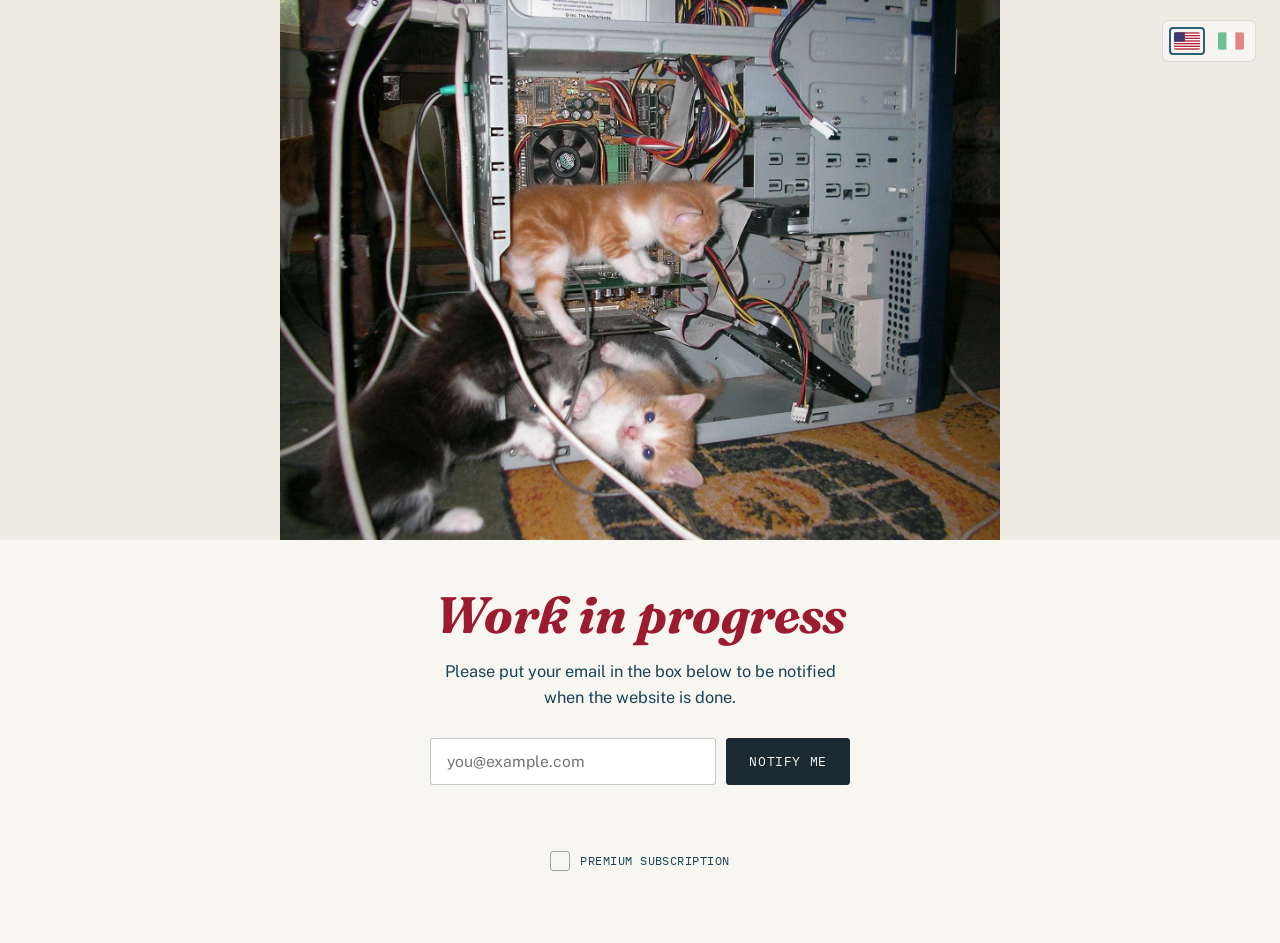
==== index.html @ 60bb9a3a "Add files via upload" ====
<!DOCTYPE html>
<html lang="en">
<head>
<meta charset="UTF-8" />
<meta name="viewport" content="width=device-width, initial-scale=1.0" />
<title>Coming Soon</title>
<meta name="description" content="This site is a work in progress. Leave your email to be notified when it's ready." />
<link rel="preconnect" href="https://fonts.googleapis.com">
<link rel="preconnect" href="https://fonts.gstatic.com" crossorigin>
<link href="https://fonts.googleapis.com/css2?family=Fraunces:ital,wght@0,600;0,700;1,600&family=Public+Sans:wght@400;500;600&family=IBM+Plex+Mono:wght@400;500&display=swap" rel="stylesheet">
<link rel="stylesheet" href="assets/css/style.css" />
<link rel="stylesheet" href="assets/css/landing.css" />
</head>
<body class="landing-body">

<div class="lang-toggle" role="group" aria-label="Language">
  <button type="button" class="lang-btn active" data-lang="en" aria-pressed="true" aria-label="English">
    <svg viewBox="0 0 24 16" width="26" height="18"><g>
      <rect width="24" height="16" fill="#B22234"/>
      <g fill="#fff"><rect y="1.23" width="24" height="1.23"/><rect y="3.69" width="24" height="1.23"/><rect y="6.15" width="24" height="1.23"/><rect y="8.62" width="24" height="1.23"/><rect y="11.08" width="24" height="1.23"/><rect y="13.54" width="24" height="1.23"/></g>
      <rect width="10" height="8.62" fill="#3C3B6E"/>
    </g></svg>
  </button>
  <button type="button" class="lang-btn" data-lang="it" aria-pressed="false" aria-label="Italiano">
    <svg viewBox="0 0 24 16" width="26" height="18">
      <rect width="8" height="16" fill="#009246"/>
      <rect x="8" width="8" height="16" fill="#fff"/>
      <rect x="16" width="8" height="16" fill="#CE2B37"/>
    </svg>
  </button>
</div>

<main class="coming-soon">
  <div class="coming-soon-image-wrap">
    <img src="assets/img/wip-hero.webp" alt="Kittens exploring the inside of an open desktop computer" class="coming-soon-image" />
  </div>

  <div class="coming-soon-content wrap">
    <h1 class="ruby-text" data-i18n="wip">Work in progress</h1>
    <p class="coming-soon-prompt" data-i18n="prompt">Please put your email in the box below to be notified when the website is done.</p>

    <form id="notify-form" class="notify-form" novalidate>
      <input
        type="email"
        id="notify-email"
        name="email"
        class="notify-input"
        data-i18n-placeholder="emailPlaceholder"
        placeholder="you@example.com"
        required
        autocomplete="email"
      />
      <button type="submit" class="btn btn-primary notify-submit" data-i18n="submit">Notify me</button>
    </form>
    <p id="notify-status" class="notify-status" role="status" aria-live="polite"></p>

    <label class="premium-box">
      <input type="checkbox" id="premium-checkbox" class="premium-checkbox" />
      <span class="premium-checkmark" aria-hidden="true"></span>
      <span class="premium-label" data-i18n="premium">Premium subscription</span>
    </label>
  </div>
</main>

<script src="assets/js/site-config.js"></script>
<script src="assets/js/landing.js"></script>
</body>
</html>
---- assets/css/style.css ----
/* ============================================================
   PUGLIA TRIP — design tokens
   Palette drawn from the region itself: whitewashed trulli,
   the Adriatic, olive groves, sun-baked limestone, and the
   ochre/rust glaze of Grottaglie pottery.
   ============================================================ */

:root {
  /* color */
  --ink: #1c2b33;
  --sea-deep: #1b4356;
  --sea: #2c5f74;
  --sea-light: #6f9aad;
  --whitewash: #f7f6f1;
  --whitewash-dim: #efece3;
  --limestone: #ddd2bc;
  --olive: #6e7f4b;
  --olive-dark: #4d5a35;
  --ochre: #c6862e;
  --rust: #a4502b;

  /* type */
  --font-display: "Fraunces", "Iowan Old Style", serif;
  --font-body: "Public Sans", -apple-system, BlinkMacSystemFont, sans-serif;
  --font-mono: "IBM Plex Mono", ui-monospace, monospace;

  /* layout */
  --max-width: 1120px;
  --radius: 3px;
  --border: 1px solid rgba(28, 43, 51, 0.14);
}

* {
  box-sizing: border-box;
}

html {
  scroll-behavior: smooth;
}

body {
  margin: 0;
  background: var(--whitewash);
  color: var(--ink);
  font-family: var(--font-body);
  font-size: 17px;
  line-height: 1.6;
  -webkit-font-smoothing: antialiased;
}

img {
  max-width: 100%;
  display: block;
}

a {
  color: inherit;
}

.wrap {
  max-width: var(--max-width);
  margin: 0 auto;
  padding: 0 28px;
}

/* ---------- stone-wall divider (signature texture) ----------
   A rough approximation of pietra a secco dry-stone coursing,
   used as a section break instead of a plain <hr>. */
.stone-wall {
  height: 14px;
  width: 100%;
  background-image:
    repeating-linear-gradient(90deg,
      rgba(28,43,51,0.10) 0px, rgba(28,43,51,0.10) 1px,
      transparent 1px, transparent 64px),
    repeating-linear-gradient(90deg,
      rgba(28,43,51,0.07) 0px, rgba(28,43,51,0.07) 1px,
      transparent 1px, transparent 41px);
  background-color: var(--limestone);
  opacity: 0.55;
}

/* ---------- header / nav ---------- */
.site-header {
  position: sticky;
  top: 0;
  z-index: 50;
  background: var(--whitewash);
  border-bottom: var(--border);
}

.site-header .wrap {
  display: flex;
  align-items: center;
  justify-content: space-between;
  height: 76px;
}

.brand {
  font-family: var(--font-display);
  font-weight: 600;
  font-size: 1.35rem;
  text-decoration: none;
  color: var(--ink);
  letter-spacing: 0.01em;
  display: flex;
  align-items: center;
  gap: 10px;
}

.brand-mark {
  width: 22px;
  height: 22px;
  flex-shrink: 0;
}

nav.primary-nav {
  display: flex;
  align-items: center;
  gap: 6px;
}

.nav-link {
  font-family: var(--font-mono);
  font-size: 0.78rem;
  letter-spacing: 0.06em;
  text-transform: uppercase;
  text-decoration: none;
  color: var(--ink);
  padding: 10px 14px;
  border-radius: var(--radius);
  transition: background 0.15s ease;
}

.nav-link:hover,
.nav-link.active {
  background: var(--whitewash-dim);
}

/* dropdown */
.nav-dropdown {
  position: relative;
}

.nav-dropdown-toggle {
  font-family: var(--font-mono);
  font-size: 0.78rem;
  letter-spacing: 0.06em;
  text-transform: uppercase;
  background: none;
  border: none;
  color: var(--ink);
  padding: 10px 14px;
  border-radius: var(--radius);
  cursor: pointer;
  display: flex;
  align-items: center;
  gap: 6px;
  font-weight: 500;
}

.nav-dropdown-toggle:hover,
.nav-dropdown.open .nav-dropdown-toggle {
  background: var(--whitewash-dim);
}

.nav-dropdown-toggle svg {
  width: 10px;
  height: 10px;
  transition: transform 0.15s ease;
}

.nav-dropdown.open .nav-dropdown-toggle svg {
  transform: rotate(180deg);
}

.nav-dropdown-menu {
  position: absolute;
  top: calc(100% + 8px);
  right: 0;
  min-width: 220px;
  background: var(--whitewash);
  border: var(--border);
  border-radius: var(--radius);
  box-shadow: 0 12px 28px rgba(28, 43, 51, 0.14);
  padding: 6px;
  display: none;
  flex-direction: column;
}

.nav-dropdown.open .nav-dropdown-menu {
  display: flex;
}

.nav-dropdown-menu a {
  text-decoration: none;
  color: var(--ink);
  padding: 10px 12px;
  border-radius: var(--radius);
  font-size: 0.92rem;
  display: flex;
  flex-direction: column;
  gap: 2px;
}

.nav-dropdown-menu a:hover {
  background: var(--whitewash-dim);
}

.nav-dropdown-menu .item-desc {
  font-family: var(--font-mono);
  font-size: 0.72rem;
  color: var(--sea);
  letter-spacing: 0.01em;
}

/* ---------- hero ---------- */
.hero {
  padding: 88px 0 64px;
  position: relative;
  overflow: hidden;
}

.hero-eyebrow {
  font-family: var(--font-mono);
  font-size: 0.78rem;
  letter-spacing: 0.12em;
  text-transform: uppercase;
  color: var(--sea);
  margin: 0 0 18px;
}

.hero h1 {
  font-family: var(--font-display);
  font-weight: 600;
  font-size: clamp(2.6rem, 6vw, 4.6rem);
  line-height: 1.02;
  margin: 0 0 24px;
  max-width: 14ch;
  color: var(--ink);
}

.hero h1 em {
  font-style: italic;
  color: var(--rust);
}

.hero p.lede {
  font-size: 1.15rem;
  max-width: 52ch;
  color: var(--sea-deep);
  margin: 0 0 34px;
}

.hero-actions {
  display: flex;
  gap: 14px;
  flex-wrap: wrap;
}

/* trulli skyline, drawn signature graphic */
.trulli-skyline {
  width: 100%;
  height: auto;
  margin-top: 56px;
}

/* ---------- image hero (work in progress) ---------- */
.hero-image {
  position: relative;
  padding: 0;
  min-height: 78vh;
  display: flex;
  align-items: flex-end;
  overflow: hidden;
}

.hero-image-bg {
  position: absolute;
  inset: 0;
  width: 100%;
  height: 100%;
  object-fit: cover;
  object-position: center 40%;
}

.hero-image-overlay {
  position: absolute;
  inset: 0;
  background: linear-gradient(180deg,
    rgba(28, 43, 51, 0.15) 0%,
    rgba(28, 43, 51, 0.35) 55%,
    rgba(28, 43, 51, 0.82) 100%);
}

.hero-image-content {
  position: relative;
  padding: 48px 28px 64px;
  color: var(--whitewash);
}

.hero-eyebrow-light {
  color: var(--limestone);
}

.hero-image-title {
  font-family: var(--font-display);
  font-weight: 600;
  font-style: italic;
  font-size: clamp(2.8rem, 7vw, 5.2rem);
  line-height: 1;
  margin: 0 0 20px;
  color: #fff;
  text-shadow: 0 2px 24px rgba(0,0,0,0.35);
}

.lede-light {
  color: var(--limestone);
  max-width: 52ch;
}

.btn-ghost-light {
  border-color: var(--whitewash);
  color: var(--whitewash);
}

.btn-ghost-light:hover {
  background: rgba(247, 246, 241, 0.14);
}

@media (max-width: 720px) {
  .hero-image {
    min-height: 64vh;
  }
}

/* ---------- buttons ---------- */
.btn {
  display: inline-flex;
  align-items: center;
  gap: 8px;
  font-family: var(--font-mono);
  font-size: 0.8rem;
  letter-spacing: 0.05em;
  text-transform: uppercase;
  text-decoration: none;
  padding: 13px 22px;
  border-radius: var(--radius);
  border: 1px solid var(--ink);
  transition: all 0.15s ease;
  cursor: pointer;
}

.btn-primary {
  background: var(--ink);
  color: var(--whitewash);
}

.btn-primary:hover {
  background: var(--sea-deep);
  border-color: var(--sea-deep);
}

.btn-ghost {
  background: transparent;
  color: var(--ink);
}

.btn-ghost:hover {
  background: var(--whitewash-dim);
}

/* ---------- sections / cards ---------- */
section {
  padding: 64px 0;
}

.section-head {
  margin-bottom: 40px;
  max-width: 60ch;
}

.section-eyebrow {
  font-family: var(--font-mono);
  font-size: 0.75rem;
  letter-spacing: 0.1em;
  text-transform: uppercase;
  color: var(--ochre);
  margin: 0 0 10px;
}

.section-head h2 {
  font-family: var(--font-display);
  font-size: clamp(1.7rem, 3vw, 2.4rem);
  margin: 0 0 12px;
  color: var(--ink);
}

.section-head p {
  color: var(--sea-deep);
  margin: 0;
}

.card-grid {
  display: grid;
  grid-template-columns: repeat(auto-fit, minmax(260px, 1fr));
  gap: 20px;
}

.card {
  background: #fff;
  border: var(--border);
  border-radius: var(--radius);
  padding: 26px;
}

.card h3 {
  font-family: var(--font-display);
  font-size: 1.25rem;
  margin: 0 0 10px;
}

.card p {
  margin: 0;
  color: var(--sea-deep);
  font-size: 0.96rem;
}

.card .tag {
  font-family: var(--font-mono);
  font-size: 0.7rem;
  letter-spacing: 0.06em;
  text-transform: uppercase;
  color: var(--olive-dark);
  background: rgba(110, 127, 75, 0.12);
  display: inline-block;
  padding: 4px 9px;
  border-radius: 2px;
  margin-bottom: 12px;
}

/* ---------- prose pages (about / itinerary text) ---------- */
.prose {
  max-width: 68ch;
}

.prose h2 {
  font-family: var(--font-display);
  font-size: 1.7rem;
  margin: 44px 0 14px;
}

.prose h2:first-child {
  margin-top: 0;
}

.prose p {
  color: var(--sea-deep);
  margin: 0 0 18px;
}

.prose ul {
  color: var(--sea-deep);
  padding-left: 1.2em;
}

/* itinerary list, numbering is meaningful (real day sequence) */
.itinerary-day {
  display: grid;
  grid-template-columns: 64px 1fr;
  gap: 18px;
  padding: 26px 0;
  border-top: var(--border);
}

.itinerary-day:first-of-type {
  border-top: none;
}

.itinerary-day .day-num {
  font-family: var(--font-mono);
  font-size: 0.85rem;
  color: var(--rust);
  padding-top: 4px;
}

.itinerary-day h3 {
  font-family: var(--font-display);
  font-size: 1.3rem;
  margin: 0 0 8px;
}

.itinerary-day p {
  color: var(--sea-deep);
  margin: 0;
}

/* ---------- map page ---------- */
.map-page-header {
  padding: 56px 0 32px;
}

.map-shell {
  width: 100%;
  height: 620px;
  border: var(--border);
  border-radius: var(--radius);
  overflow: hidden;
  background: var(--limestone);
}

#map {
  width: 100%;
  height: 100%;
}

.map-legend {
  display: flex;
  gap: 22px;
  flex-wrap: wrap;
  margin: 22px 0 0;
  font-family: var(--font-mono);
  font-size: 0.76rem;
  letter-spacing: 0.02em;
  color: var(--sea-deep);
}

.map-legend span {
  display: inline-flex;
  align-items: center;
  gap: 7px;
}

.legend-dot {
  width: 10px;
  height: 10px;
  border-radius: 50%;
  display: inline-block;
}

.map-note {
  margin-top: 16px;
  padding: 16px 18px;
  background: rgba(198, 134, 46, 0.1);
  border: 1px solid rgba(198, 134, 46, 0.35);
  border-radius: var(--radius);
  font-size: 0.9rem;
  color: var(--ink);
}

.map-note code {
  font-family: var(--font-mono);
  background: rgba(28, 43, 51, 0.08);
  padding: 1px 5px;
  border-radius: 2px;
}

/* ---------- footer ---------- */
footer.site-footer {
  border-top: var(--border);
  padding: 40px 0;
  margin-top: 40px;
}

footer.site-footer .wrap {
  display: flex;
  justify-content: space-between;
  align-items: center;
  flex-wrap: wrap;
  gap: 12px;
  font-family: var(--font-mono);
  font-size: 0.76rem;
  color: var(--sea);
}

/* ---------- responsive ---------- */
@media (max-width: 720px) {
  .site-header .wrap {
    height: 64px;
  }

  nav.primary-nav {
    gap: 0;
  }

  .nav-link,
  .nav-dropdown-toggle {
    padding: 8px 9px;
    font-size: 0.7rem;
  }

  .hero {
    padding: 56px 0 40px;
  }

  .map-shell {
    height: 440px;
  }

  .itinerary-day {
    grid-template-columns: 1fr;
    gap: 6px;
  }
}

/* accessibility */
a:focus-visible,
button:focus-visible {
  outline: 2px solid var(--sea);
  outline-offset: 2px;
}

@media (prefers-reduced-motion: reduce) {
  html {
    scroll-behavior: auto;
  }
  * {
    transition: none !important;
  }
}
---- assets/css/landing.css ----
/* ============================================================
   LANDING PAGE — coming soon splash
   ============================================================ */

:root {
  --ruby: #9b1b30;
  --ruby-dark: #7a1526;
}

.landing-body {
  min-height: 100vh;
  display: flex;
  flex-direction: column;
}

/* ---------- language toggle ---------- */
.lang-toggle {
  position: fixed;
  top: 20px;
  right: 24px;
  z-index: 100;
  display: flex;
  gap: 8px;
  background: rgba(247, 246, 241, 0.85);
  backdrop-filter: blur(6px);
  padding: 6px;
  border-radius: 6px;
  border: 1px solid rgba(28, 43, 51, 0.12);
}

.lang-btn {
  background: none;
  border: 2px solid transparent;
  border-radius: 4px;
  padding: 3px;
  cursor: pointer;
  line-height: 0;
  opacity: 0.55;
  transition: opacity 0.15s ease, border-color 0.15s ease;
}

.lang-btn svg {
  display: block;
  border-radius: 2px;
}

.lang-btn:hover {
  opacity: 0.85;
}

.lang-btn.active {
  opacity: 1;
  border-color: var(--sea);
}

/* ---------- image, letterboxed so it reads as "zoomed out" ---------- */
.coming-soon-image-wrap {
  width: 100%;
  height: 60vh;
  min-height: 340px;
  background: var(--whitewash-dim);
  display: flex;
  align-items: center;
  justify-content: center;
  overflow: hidden;
}

.coming-soon-image {
  width: 100%;
  height: 100%;
  object-fit: contain;
  object-position: center;
}

/* ---------- content below the image ---------- */
.coming-soon-content {
  flex: 1;
  display: flex;
  flex-direction: column;
  align-items: center;
  text-align: center;
  padding: 48px 28px 72px;
  max-width: 560px;
  margin: 0 auto;
}

.ruby-text {
  font-family: var(--font-display);
  font-weight: 700;
  font-style: italic;
  font-size: clamp(2.2rem, 5vw, 3.2rem);
  color: var(--ruby);
  margin: 0 0 16px;
  line-height: 1.05;
}

.coming-soon-prompt {
  font-size: 1.02rem;
  color: var(--sea-deep);
  margin: 0 0 28px;
  max-width: 42ch;
}

/* ---------- notify form ---------- */
.notify-form {
  display: flex;
  gap: 10px;
  width: 100%;
  max-width: 420px;
  flex-wrap: wrap;
  justify-content: center;
}

.notify-input {
  flex: 1;
  min-width: 220px;
  font-family: var(--font-body);
  font-size: 0.98rem;
  padding: 13px 16px;
  border: 1px solid rgba(28, 43, 51, 0.25);
  border-radius: var(--radius);
  background: #fff;
  color: var(--ink);
}

.notify-input:focus-visible {
  outline: 2px solid var(--sea);
  outline-offset: 1px;
}

.notify-submit {
  border-radius: var(--radius);
  white-space: nowrap;
}

.notify-status {
  margin: 14px 0 0;
  font-family: var(--font-mono);
  font-size: 0.82rem;
  min-height: 1.2em;
  color: var(--olive-dark);
}

.notify-status.error {
  color: var(--ruby);
}

/* ---------- premium checkbox (visual only, does nothing) ---------- */
.premium-box {
  display: inline-flex;
  align-items: center;
  gap: 10px;
  margin-top: 36px;
  cursor: pointer;
  user-select: none;
}

.premium-checkbox {
  position: absolute;
  opacity: 0;
  width: 20px;
  height: 20px;
  cursor: pointer;
}

.premium-checkmark {
  width: 20px;
  height: 20px;
  border: 1.5px solid rgba(28, 43, 51, 0.4);
  border-radius: 3px;
  display: inline-flex;
  align-items: center;
  justify-content: center;
  flex-shrink: 0;
  transition: background 0.15s ease, border-color 0.15s ease;
}

.premium-checkmark::after {
  content: "";
  width: 6px;
  height: 10px;
  border-right: 2px solid #fff;
  border-bottom: 2px solid #fff;
  transform: rotate(45deg) translate(-1px, -1px);
  opacity: 0;
  transition: opacity 0.1s ease;
}

.premium-checkbox:checked + .premium-checkmark {
  background: var(--sea);
  border-color: var(--sea);
}

.premium-checkbox:checked + .premium-checkmark::after {
  opacity: 1;
}

.premium-checkbox:focus-visible + .premium-checkmark {
  outline: 2px solid var(--sea);
  outline-offset: 2px;
}

.premium-label {
  font-family: var(--font-mono);
  font-size: 0.76rem;
  letter-spacing: 0.04em;
  text-transform: uppercase;
  color: var(--sea-deep);
}

@media (max-width: 520px) {
  .lang-toggle {
    top: 12px;
    right: 12px;
  }

  .coming-soon-image-wrap {
    height: 46vh;
    min-height: 260px;
  }

  .notify-form {
    flex-direction: column;
  }

  .notify-submit {
    width: 100%;
    justify-content: center;
  }
}
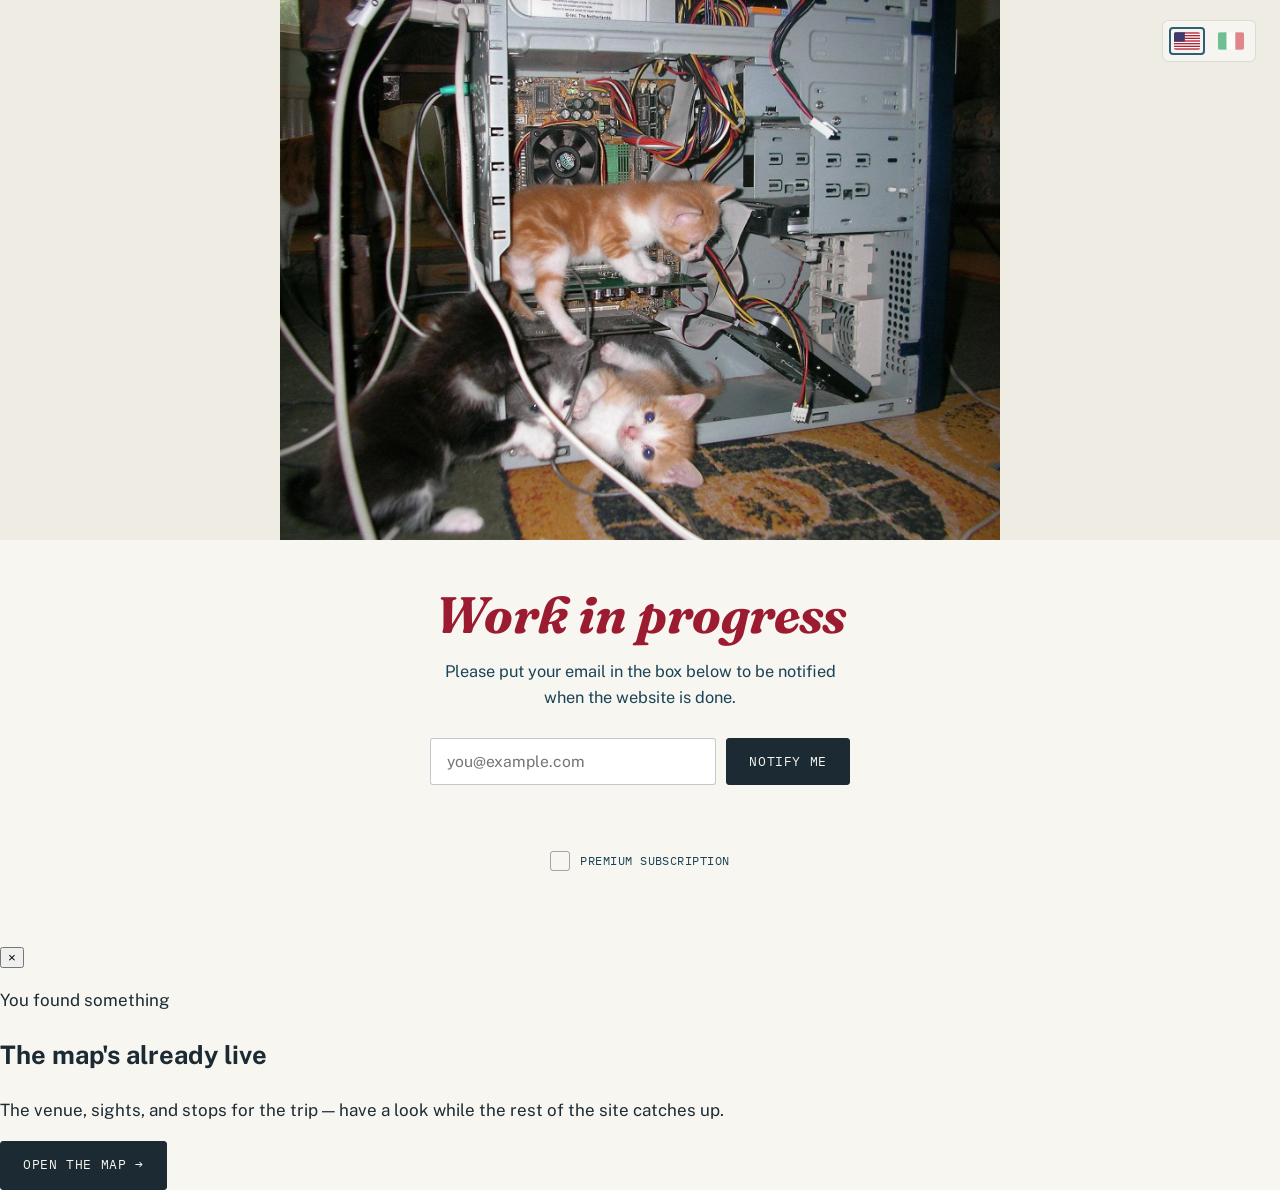
==== commit 9cab4051: "Add files via upload" ====
--- a/index.html
+++ b/index.html
@@ -62,6 +62,14 @@
   </div>
 </main>
 
+<aside id="sneak-peek-panel" class="sneak-peek-panel" aria-hidden="true">
+  <button type="button" id="sneak-peek-close" class="sneak-peek-close" aria-label="Close">&times;</button>
+  <p class="sneak-peek-eyebrow" data-i18n="sneakEyebrow">You found something</p>
+  <h2 class="sneak-peek-title" data-i18n="sneakTitle">The map's already live</h2>
+  <p class="sneak-peek-text" data-i18n="sneakText">The venue, sights, and stops for the trip — have a look while the rest of the site catches up.</p>
+  <a href="map.html" class="btn btn-primary sneak-peek-link" data-i18n="sneakLink">Open the map →</a>
+</aside>
+
 <script src="assets/js/site-config.js"></script>
 <script src="assets/js/landing.js"></script>
 </body>
--- a/assets/css/style.css
+++ b/assets/css/style.css
@@ -496,13 +496,141 @@
 }
 
 /* ---------- map page ---------- */
-.map-page-header {
-  padding: 56px 0 32px;
+.map-layout {
+  display: flex;
+  gap: 28px;
+  padding: 40px 28px 56px;
+  align-items: flex-start;
+}
+
+.map-sidebar {
+  width: 300px;
+  flex-shrink: 0;
+  display: flex;
+  flex-direction: column;
+  gap: 4px;
+  position: sticky;
+  top: 96px;
+}
+
+.map-tabs {
+  display: flex;
+  flex-direction: column;
+  gap: 2px;
+  border: var(--border);
+  border-radius: var(--radius);
+  overflow: hidden;
+  background: #fff;
+}
+
+.map-tab {
+  display: flex;
+  align-items: center;
+  gap: 10px;
+  text-align: left;
+  font-family: var(--font-body);
+  font-size: 0.92rem;
+  font-weight: 500;
+  color: var(--ink);
+  background: none;
+  border: none;
+  border-left: 3px solid transparent;
+  padding: 13px 16px;
+  cursor: pointer;
+  transition: background 0.15s ease, border-color 0.15s ease;
+}
+
+.map-tab::before {
+  content: "";
+  width: 8px;
+  height: 8px;
+  border-radius: 50%;
+  background: var(--tab-color, var(--ink));
+  flex-shrink: 0;
+}
+
+.map-tab:hover {
+  background: var(--whitewash-dim);
+}
+
+.map-tab.active {
+  background: var(--whitewash-dim);
+  border-left-color: var(--tab-color, var(--ink));
+  font-weight: 600;
+}
+
+.map-stop-list {
+  margin-top: 14px;
+  display: flex;
+  flex-direction: column;
+  gap: 6px;
+  max-height: calc(100vh - 320px);
+  overflow-y: auto;
+  padding-right: 4px;
+}
+
+.map-stop-item {
+  display: flex;
+  align-items: flex-start;
+  gap: 10px;
+  text-align: left;
+  background: #fff;
+  border: var(--border);
+  border-radius: var(--radius);
+  padding: 12px 14px;
+  cursor: pointer;
+  font-family: var(--font-body);
+  transition: border-color 0.15s ease, transform 0.1s ease;
+}
+
+.map-stop-item:hover {
+  border-color: var(--stop-color, var(--sea));
+  transform: translateX(2px);
+}
+
+.map-stop-dot {
+  width: 9px;
+  height: 9px;
+  border-radius: 50%;
+  background: var(--stop-color, var(--ink));
+  margin-top: 5px;
+  flex-shrink: 0;
+}
+
+.map-stop-text {
+  display: flex;
+  flex-direction: column;
+  gap: 2px;
+}
+
+.map-stop-name {
+  font-family: var(--font-display);
+  font-size: 0.98rem;
+  font-weight: 600;
+  color: var(--ink);
+}
+
+.map-stop-note {
+  font-size: 0.82rem;
+  color: var(--sea-deep);
+  line-height: 1.4;
+}
+
+.map-stop-empty {
+  font-family: var(--font-mono);
+  font-size: 0.82rem;
+  color: var(--sea);
+  padding: 10px 2px;
+}
+
+.map-main {
+  flex: 1;
+  min-width: 0;
 }
 
 .map-shell {
   width: 100%;
-  height: 620px;
+  height: 640px;
   border: var(--border);
   border-radius: var(--radius);
   overflow: hidden;
@@ -512,30 +640,6 @@
 #map {
   width: 100%;
   height: 100%;
-}
-
-.map-legend {
-  display: flex;
-  gap: 22px;
-  flex-wrap: wrap;
-  margin: 22px 0 0;
-  font-family: var(--font-mono);
-  font-size: 0.76rem;
-  letter-spacing: 0.02em;
-  color: var(--sea-deep);
-}
-
-.map-legend span {
-  display: inline-flex;
-  align-items: center;
-  gap: 7px;
-}
-
-.legend-dot {
-  width: 10px;
-  height: 10px;
-  border-radius: 50%;
-  display: inline-block;
 }
 
 .map-note {
@@ -594,7 +698,37 @@
   }
 
   .map-shell {
-    height: 440px;
+    height: 380px;
+  }
+
+  .map-layout {
+    flex-direction: column;
+    padding: 24px 20px 40px;
+    gap: 18px;
+  }
+
+  .map-sidebar {
+    width: 100%;
+    position: static;
+  }
+
+  .map-tabs {
+    flex-direction: row;
+    overflow-x: auto;
+  }
+
+  .map-tab {
+    border-left: none;
+    border-bottom: 3px solid transparent;
+    white-space: nowrap;
+  }
+
+  .map-tab.active {
+    border-bottom-color: var(--tab-color, var(--ink));
+  }
+
+  .map-stop-list {
+    max-height: 320px;
   }
 
   .itinerary-day {
--- a/assets/css/landing.css
+++ b/assets/css/landing.css
@@ -147,6 +147,7 @@
 
 /* ---------- premium checkbox (visual only, does nothing) ---------- */
 .premium-box {
+  position: relative;
   display: inline-flex;
   align-items: center;
   gap: 10px;
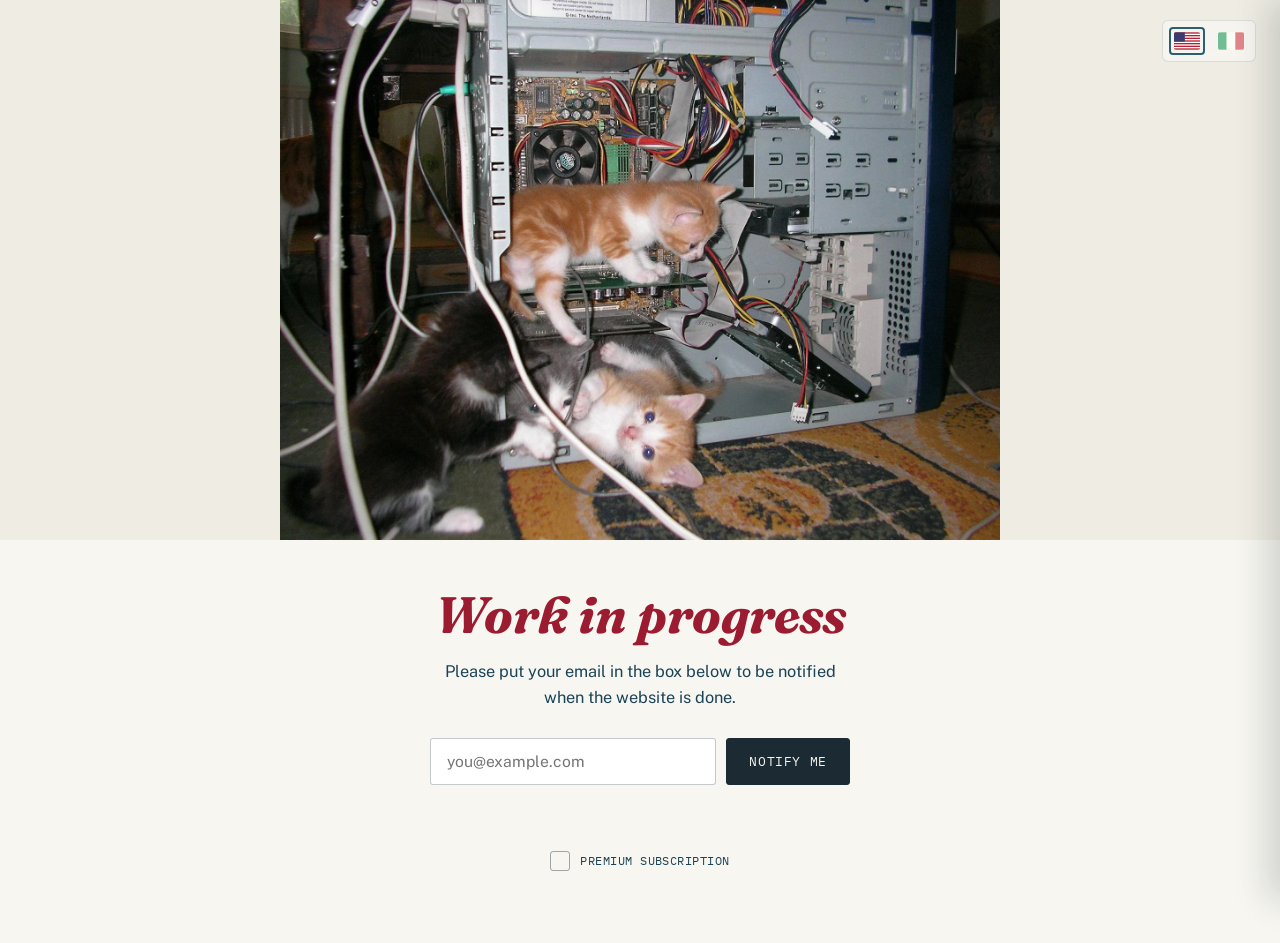
==== commit 81561ae5: "Add files via upload" ====
--- a/index.html
+++ b/index.html
@@ -8,8 +8,8 @@
 <link rel="preconnect" href="https://fonts.googleapis.com">
 <link rel="preconnect" href="https://fonts.gstatic.com" crossorigin>
 <link href="https://fonts.googleapis.com/css2?family=Fraunces:ital,wght@0,600;0,700;1,600&family=Public+Sans:wght@400;500;600&family=IBM+Plex+Mono:wght@400;500&display=swap" rel="stylesheet">
-<link rel="stylesheet" href="assets/css/style.css" />
-<link rel="stylesheet" href="assets/css/landing.css" />
+<link rel="stylesheet" href="assets/css/style.css?v=2" />
+<link rel="stylesheet" href="assets/css/landing.css?v=2" />
 </head>
 <body class="landing-body">
 
@@ -70,7 +70,7 @@
   <a href="map.html" class="btn btn-primary sneak-peek-link" data-i18n="sneakLink">Open the map →</a>
 </aside>
 
-<script src="assets/js/site-config.js"></script>
-<script src="assets/js/landing.js"></script>
+<script src="assets/js/site-config.js?v=2"></script>
+<script src="assets/js/landing.js?v=2"></script>
 </body>
 </html>
--- a/assets/css/style.css
+++ b/assets/css/style.css
@@ -137,203 +137,6 @@
   background: var(--whitewash-dim);
 }
 
-/* dropdown */
-.nav-dropdown {
-  position: relative;
-}
-
-.nav-dropdown-toggle {
-  font-family: var(--font-mono);
-  font-size: 0.78rem;
-  letter-spacing: 0.06em;
-  text-transform: uppercase;
-  background: none;
-  border: none;
-  color: var(--ink);
-  padding: 10px 14px;
-  border-radius: var(--radius);
-  cursor: pointer;
-  display: flex;
-  align-items: center;
-  gap: 6px;
-  font-weight: 500;
-}
-
-.nav-dropdown-toggle:hover,
-.nav-dropdown.open .nav-dropdown-toggle {
-  background: var(--whitewash-dim);
-}
-
-.nav-dropdown-toggle svg {
-  width: 10px;
-  height: 10px;
-  transition: transform 0.15s ease;
-}
-
-.nav-dropdown.open .nav-dropdown-toggle svg {
-  transform: rotate(180deg);
-}
-
-.nav-dropdown-menu {
-  position: absolute;
-  top: calc(100% + 8px);
-  right: 0;
-  min-width: 220px;
-  background: var(--whitewash);
-  border: var(--border);
-  border-radius: var(--radius);
-  box-shadow: 0 12px 28px rgba(28, 43, 51, 0.14);
-  padding: 6px;
-  display: none;
-  flex-direction: column;
-}
-
-.nav-dropdown.open .nav-dropdown-menu {
-  display: flex;
-}
-
-.nav-dropdown-menu a {
-  text-decoration: none;
-  color: var(--ink);
-  padding: 10px 12px;
-  border-radius: var(--radius);
-  font-size: 0.92rem;
-  display: flex;
-  flex-direction: column;
-  gap: 2px;
-}
-
-.nav-dropdown-menu a:hover {
-  background: var(--whitewash-dim);
-}
-
-.nav-dropdown-menu .item-desc {
-  font-family: var(--font-mono);
-  font-size: 0.72rem;
-  color: var(--sea);
-  letter-spacing: 0.01em;
-}
-
-/* ---------- hero ---------- */
-.hero {
-  padding: 88px 0 64px;
-  position: relative;
-  overflow: hidden;
-}
-
-.hero-eyebrow {
-  font-family: var(--font-mono);
-  font-size: 0.78rem;
-  letter-spacing: 0.12em;
-  text-transform: uppercase;
-  color: var(--sea);
-  margin: 0 0 18px;
-}
-
-.hero h1 {
-  font-family: var(--font-display);
-  font-weight: 600;
-  font-size: clamp(2.6rem, 6vw, 4.6rem);
-  line-height: 1.02;
-  margin: 0 0 24px;
-  max-width: 14ch;
-  color: var(--ink);
-}
-
-.hero h1 em {
-  font-style: italic;
-  color: var(--rust);
-}
-
-.hero p.lede {
-  font-size: 1.15rem;
-  max-width: 52ch;
-  color: var(--sea-deep);
-  margin: 0 0 34px;
-}
-
-.hero-actions {
-  display: flex;
-  gap: 14px;
-  flex-wrap: wrap;
-}
-
-/* trulli skyline, drawn signature graphic */
-.trulli-skyline {
-  width: 100%;
-  height: auto;
-  margin-top: 56px;
-}
-
-/* ---------- image hero (work in progress) ---------- */
-.hero-image {
-  position: relative;
-  padding: 0;
-  min-height: 78vh;
-  display: flex;
-  align-items: flex-end;
-  overflow: hidden;
-}
-
-.hero-image-bg {
-  position: absolute;
-  inset: 0;
-  width: 100%;
-  height: 100%;
-  object-fit: cover;
-  object-position: center 40%;
-}
-
-.hero-image-overlay {
-  position: absolute;
-  inset: 0;
-  background: linear-gradient(180deg,
-    rgba(28, 43, 51, 0.15) 0%,
-    rgba(28, 43, 51, 0.35) 55%,
-    rgba(28, 43, 51, 0.82) 100%);
-}
-
-.hero-image-content {
-  position: relative;
-  padding: 48px 28px 64px;
-  color: var(--whitewash);
-}
-
-.hero-eyebrow-light {
-  color: var(--limestone);
-}
-
-.hero-image-title {
-  font-family: var(--font-display);
-  font-weight: 600;
-  font-style: italic;
-  font-size: clamp(2.8rem, 7vw, 5.2rem);
-  line-height: 1;
-  margin: 0 0 20px;
-  color: #fff;
-  text-shadow: 0 2px 24px rgba(0,0,0,0.35);
-}
-
-.lede-light {
-  color: var(--limestone);
-  max-width: 52ch;
-}
-
-.btn-ghost-light {
-  border-color: var(--whitewash);
-  color: var(--whitewash);
-}
-
-.btn-ghost-light:hover {
-  background: rgba(247, 246, 241, 0.14);
-}
-
-@media (max-width: 720px) {
-  .hero-image {
-    min-height: 64vh;
-  }
-}
-
 /* ---------- buttons ---------- */
 .btn {
   display: inline-flex;
@@ -370,131 +173,6 @@
   background: var(--whitewash-dim);
 }
 
-/* ---------- sections / cards ---------- */
-section {
-  padding: 64px 0;
-}
-
-.section-head {
-  margin-bottom: 40px;
-  max-width: 60ch;
-}
-
-.section-eyebrow {
-  font-family: var(--font-mono);
-  font-size: 0.75rem;
-  letter-spacing: 0.1em;
-  text-transform: uppercase;
-  color: var(--ochre);
-  margin: 0 0 10px;
-}
-
-.section-head h2 {
-  font-family: var(--font-display);
-  font-size: clamp(1.7rem, 3vw, 2.4rem);
-  margin: 0 0 12px;
-  color: var(--ink);
-}
-
-.section-head p {
-  color: var(--sea-deep);
-  margin: 0;
-}
-
-.card-grid {
-  display: grid;
-  grid-template-columns: repeat(auto-fit, minmax(260px, 1fr));
-  gap: 20px;
-}
-
-.card {
-  background: #fff;
-  border: var(--border);
-  border-radius: var(--radius);
-  padding: 26px;
-}
-
-.card h3 {
-  font-family: var(--font-display);
-  font-size: 1.25rem;
-  margin: 0 0 10px;
-}
-
-.card p {
-  margin: 0;
-  color: var(--sea-deep);
-  font-size: 0.96rem;
-}
-
-.card .tag {
-  font-family: var(--font-mono);
-  font-size: 0.7rem;
-  letter-spacing: 0.06em;
-  text-transform: uppercase;
-  color: var(--olive-dark);
-  background: rgba(110, 127, 75, 0.12);
-  display: inline-block;
-  padding: 4px 9px;
-  border-radius: 2px;
-  margin-bottom: 12px;
-}
-
-/* ---------- prose pages (about / itinerary text) ---------- */
-.prose {
-  max-width: 68ch;
-}
-
-.prose h2 {
-  font-family: var(--font-display);
-  font-size: 1.7rem;
-  margin: 44px 0 14px;
-}
-
-.prose h2:first-child {
-  margin-top: 0;
-}
-
-.prose p {
-  color: var(--sea-deep);
-  margin: 0 0 18px;
-}
-
-.prose ul {
-  color: var(--sea-deep);
-  padding-left: 1.2em;
-}
-
-/* itinerary list, numbering is meaningful (real day sequence) */
-.itinerary-day {
-  display: grid;
-  grid-template-columns: 64px 1fr;
-  gap: 18px;
-  padding: 26px 0;
-  border-top: var(--border);
-}
-
-.itinerary-day:first-of-type {
-  border-top: none;
-}
-
-.itinerary-day .day-num {
-  font-family: var(--font-mono);
-  font-size: 0.85rem;
-  color: var(--rust);
-  padding-top: 4px;
-}
-
-.itinerary-day h3 {
-  font-family: var(--font-display);
-  font-size: 1.3rem;
-  margin: 0 0 8px;
-}
-
-.itinerary-day p {
-  color: var(--sea-deep);
-  margin: 0;
-}
-
 /* ---------- map page ---------- */
 .map-layout {
   display: flex;
@@ -687,14 +365,9 @@
     gap: 0;
   }
 
-  .nav-link,
-  .nav-dropdown-toggle {
+  .nav-link {
     padding: 8px 9px;
     font-size: 0.7rem;
-  }
-
-  .hero {
-    padding: 56px 0 40px;
   }
 
   .map-shell {
@@ -729,11 +402,6 @@
 
   .map-stop-list {
     max-height: 320px;
-  }
-
-  .itinerary-day {
-    grid-template-columns: 1fr;
-    gap: 6px;
   }
 }
 
--- a/assets/css/landing.css
+++ b/assets/css/landing.css
@@ -209,6 +209,71 @@
   color: var(--sea-deep);
 }
 
+/* ---------- sneak-peek panel (unlocked after 5 clicks on the premium box) ---------- */
+.sneak-peek-panel {
+  position: fixed;
+  top: 0;
+  right: 0;
+  z-index: 200;
+  width: min(340px, 88vw);
+  height: 100%;
+  background: var(--whitewash);
+  border-left: var(--border);
+  box-shadow: -12px 0 32px rgba(28, 43, 51, 0.18);
+  padding: 64px 32px 32px;
+  display: flex;
+  flex-direction: column;
+  transform: translateX(100%);
+  transition: transform 0.35s ease;
+}
+
+.sneak-peek-panel.open {
+  transform: translateX(0);
+}
+
+.sneak-peek-close {
+  position: absolute;
+  top: 18px;
+  right: 18px;
+  background: none;
+  border: none;
+  font-size: 1.6rem;
+  line-height: 1;
+  color: var(--sea-deep);
+  cursor: pointer;
+  padding: 4px;
+}
+
+.sneak-peek-eyebrow {
+  font-family: var(--font-mono);
+  font-size: 0.76rem;
+  letter-spacing: 0.04em;
+  text-transform: uppercase;
+  color: var(--rust);
+  margin: 0 0 8px;
+}
+
+.sneak-peek-title {
+  font-family: var(--font-display);
+  font-style: italic;
+  font-weight: 700;
+  font-size: 1.6rem;
+  color: var(--ruby);
+  margin: 0 0 14px;
+  line-height: 1.15;
+}
+
+.sneak-peek-text {
+  font-size: 0.95rem;
+  color: var(--sea-deep);
+  margin: 0 0 24px;
+}
+
+.sneak-peek-link {
+  align-self: flex-start;
+  border-radius: var(--radius);
+}
+
 @media (max-width: 520px) {
   .lang-toggle {
     top: 12px;
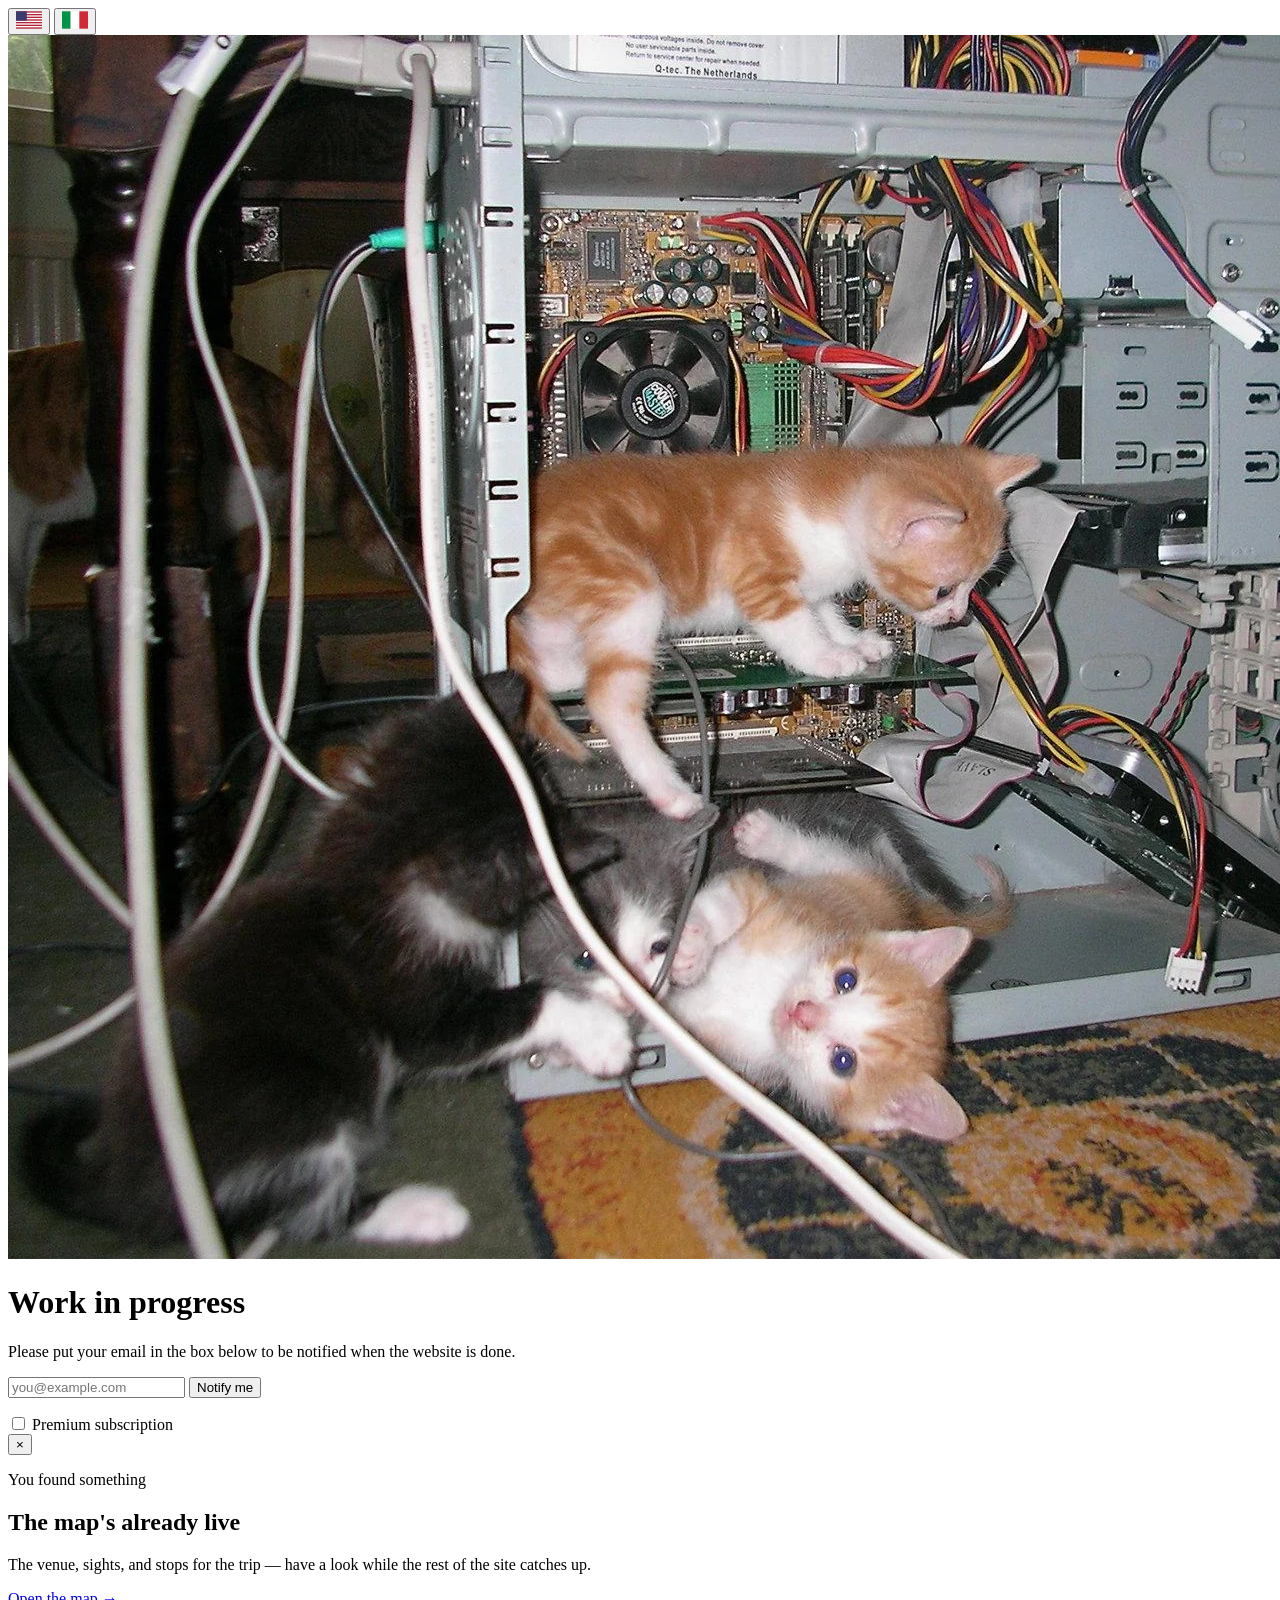
==== commit 56fe0ab0: "Update index.html" ====
--- a/index.html
+++ b/index.html
@@ -7,9 +7,7 @@
 <meta name="description" content="This site is a work in progress. Leave your email to be notified when it's ready." />
 <link rel="preconnect" href="https://fonts.googleapis.com">
 <link rel="preconnect" href="https://fonts.gstatic.com" crossorigin>
-<link href="https://fonts.googleapis.com/css2?family=Fraunces:ital,wght@0,600;0,700;1,600&family=Public+Sans:wght@400;500;600&family=IBM+Plex+Mono:wght@400;500&display=swap" rel="stylesheet">
-<link rel="stylesheet" href="assets/css/style.css?v=2" />
-<link rel="stylesheet" href="assets/css/landing.css?v=2" />
+<link href="https://fonts.googleapis.com/css2?family=Xanh+Mono:ital@0;1&display=swap" rel="stylesheet">
 </head>
 <body class="landing-body">
 
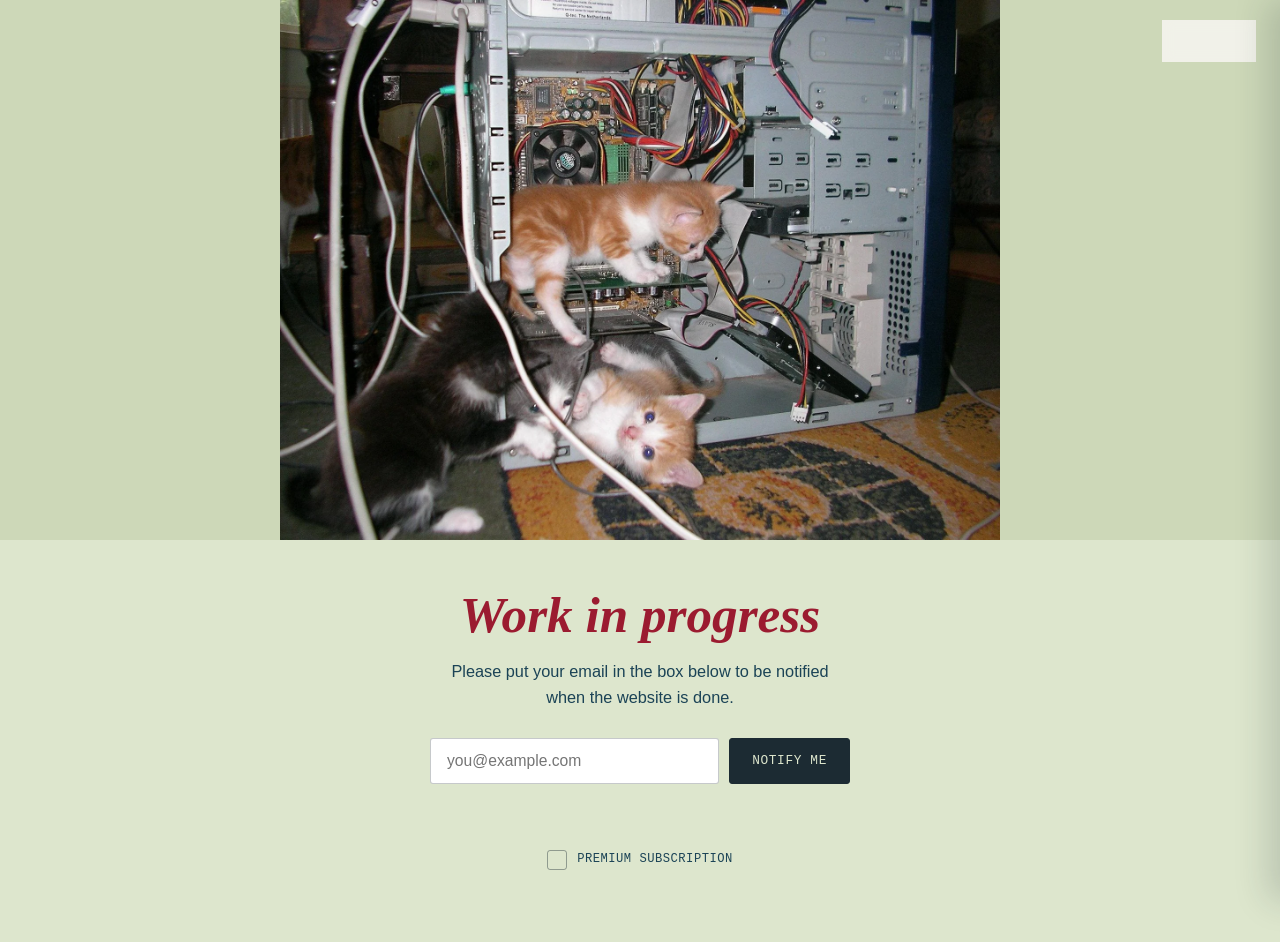
==== commit ca2381b5: "Add files via upload" ====
--- a/index.html
+++ b/index.html
@@ -7,7 +7,9 @@
 <meta name="description" content="This site is a work in progress. Leave your email to be notified when it's ready." />
 <link rel="preconnect" href="https://fonts.googleapis.com">
 <link rel="preconnect" href="https://fonts.gstatic.com" crossorigin>
-<link href="https://fonts.googleapis.com/css2?family=Xanh+Mono:ital@0;1&display=swap" rel="stylesheet">
+<link href="https://fonts.googleapis.com/css2?family=Xanh+Mono:ital@0;1&family=Inconsolata:wght@200..900&display=swap" rel="stylesheet">
+<link rel="stylesheet" href="assets/css/style.css?v=2" />
+<link rel="stylesheet" href="assets/css/landing.css?v=2" />
 </head>
 <body class="landing-body">
 
--- a/assets/css/style.css
+++ b/assets/css/style.css
@@ -0,0 +1,491 @@
+/* ============================================================
+   PUGLIA TRIP — design tokens
+   Palette drawn from the region itself: whitewashed trulli,
+   the Adriatic, olive groves, sun-baked limestone, and the
+   ochre/rust glaze of Grottaglie pottery.
+   ============================================================ */
+
+:root {
+  /* color */
+  --ink: #1c2b33;
+  --sea-deep: #1b4356;
+  --sea: #2c5f74;
+  --sea-light: #6f9aad;
+  --whitewash: #dde6cd;
+  --whitewash-dim: #cdd8b8;
+  --limestone: #ddd2bc;
+  --olive: #6e7f4b;
+  --olive-dark: #4d5a35;
+  --ochre: #c6862e;
+  --rust: #a4502b;
+
+  /* type */
+  --font-display: "Fraunces", "Iowan Old Style", serif;
+  --font-body: "Public Sans", -apple-system, BlinkMacSystemFont, sans-serif;
+  --font-mono: "IBM Plex Mono", ui-monospace, monospace;
+
+  /* layout */
+  --max-width: 1120px;
+  --radius: 3px;
+  --border: 1px solid rgba(28, 43, 51, 0.14);
+}
+
+* {
+  box-sizing: border-box;
+}
+
+html {
+  scroll-behavior: smooth;
+}
+
+body {
+  margin: 0;
+  background: var(--whitewash);
+  color: var(--ink);
+  font-family: var(--font-body);
+  font-size: 17px;
+  line-height: 1.6;
+  -webkit-font-smoothing: antialiased;
+}
+
+img {
+  max-width: 100%;
+  display: block;
+}
+
+a {
+  color: inherit;
+}
+
+.wrap {
+  max-width: var(--max-width);
+  margin: 0 auto;
+  padding: 0 28px;
+}
+
+/* ---------- stone-wall divider (signature texture) ----------
+   A rough approximation of pietra a secco dry-stone coursing,
+   used as a section break instead of a plain <hr>. */
+.stone-wall {
+  height: 14px;
+  width: 100%;
+  background-image:
+    repeating-linear-gradient(90deg,
+      rgba(28,43,51,0.10) 0px, rgba(28,43,51,0.10) 1px,
+      transparent 1px, transparent 64px),
+    repeating-linear-gradient(90deg,
+      rgba(28,43,51,0.07) 0px, rgba(28,43,51,0.07) 1px,
+      transparent 1px, transparent 41px);
+  background-color: var(--limestone);
+  opacity: 0.55;
+}
+
+/* ---------- header / nav ---------- */
+.site-header {
+  position: sticky;
+  top: 0;
+  z-index: 50;
+  background: var(--whitewash);
+  border-bottom: var(--border);
+}
+
+.site-header .wrap {
+  display: flex;
+  align-items: center;
+  justify-content: space-between;
+  height: 76px;
+}
+
+.brand {
+  font-family: var(--font-display);
+  font-weight: 600;
+  font-size: 1.35rem;
+  text-decoration: none;
+  color: var(--ink);
+  letter-spacing: 0.01em;
+  display: flex;
+  align-items: center;
+  gap: 10px;
+}
+
+.brand-mark {
+  width: 22px;
+  height: 22px;
+  flex-shrink: 0;
+}
+
+nav.primary-nav {
+  display: flex;
+  align-items: center;
+  gap: 6px;
+}
+
+.nav-link {
+  font-family: var(--font-mono);
+  font-size: 0.78rem;
+  letter-spacing: 0.06em;
+  text-transform: uppercase;
+  text-decoration: none;
+  color: var(--ink);
+  padding: 10px 14px;
+  border-radius: var(--radius);
+  transition: background 0.15s ease;
+}
+
+.nav-link:hover,
+.nav-link.active {
+  background: var(--whitewash-dim);
+}
+
+/* ---------- buttons ---------- */
+.btn {
+  display: inline-flex;
+  align-items: center;
+  gap: 8px;
+  font-family: var(--font-mono);
+  font-size: 0.8rem;
+  letter-spacing: 0.05em;
+  text-transform: uppercase;
+  text-decoration: none;
+  padding: 13px 22px;
+  border-radius: var(--radius);
+  border: 1px solid var(--ink);
+  transition: all 0.15s ease;
+  cursor: pointer;
+}
+
+.btn-primary {
+  background: var(--ink);
+  color: var(--whitewash);
+}
+
+.btn-primary:hover {
+  background: var(--sea-deep);
+  border-color: var(--sea-deep);
+}
+
+.btn-ghost {
+  background: transparent;
+  color: var(--ink);
+}
+
+.btn-ghost:hover {
+  background: var(--whitewash-dim);
+}
+
+/* ---------- map page ---------- */
+.map-layout {
+  display: flex;
+  gap: 28px;
+  padding: 40px 28px 56px;
+  align-items: flex-start;
+}
+
+.map-sidebar {
+  width: 300px;
+  flex-shrink: 0;
+  display: flex;
+  flex-direction: column;
+  gap: 4px;
+  position: sticky;
+  top: 96px;
+}
+
+.map-tabs {
+  display: flex;
+  flex-direction: column;
+  gap: 2px;
+  border: var(--border);
+  border-radius: var(--radius);
+  overflow: hidden;
+  background: #fff;
+}
+
+.map-tab {
+  display: flex;
+  align-items: center;
+  gap: 10px;
+  text-align: left;
+  font-family: var(--font-body);
+  font-size: 0.92rem;
+  font-weight: 500;
+  color: var(--ink);
+  background: none;
+  border: none;
+  border-left: 3px solid transparent;
+  padding: 13px 16px;
+  cursor: pointer;
+  transition: background 0.15s ease, border-color 0.15s ease;
+}
+
+.map-tab::before {
+  content: "";
+  width: 8px;
+  height: 8px;
+  border-radius: 50%;
+  background: var(--tab-color, var(--ink));
+  flex-shrink: 0;
+}
+
+.map-tab:hover {
+  background: var(--whitewash-dim);
+}
+
+.map-tab.active {
+  background: var(--whitewash-dim);
+  border-left-color: var(--tab-color, var(--ink));
+  font-weight: 600;
+}
+
+.map-stop-list {
+  margin-top: 14px;
+  display: flex;
+  flex-direction: column;
+  gap: 6px;
+  max-height: calc(100vh - 320px);
+  overflow-y: auto;
+  padding-right: 4px;
+}
+
+.map-stop-item {
+  display: flex;
+  align-items: flex-start;
+  gap: 10px;
+  text-align: left;
+  background: #fff;
+  border: var(--border);
+  border-radius: var(--radius);
+  padding: 12px 14px;
+  cursor: pointer;
+  font-family: var(--font-body);
+  transition: border-color 0.15s ease, transform 0.1s ease;
+}
+
+.map-stop-item:hover {
+  border-color: var(--stop-color, var(--sea));
+  transform: translateX(2px);
+}
+
+.map-stop-dot {
+  width: 9px;
+  height: 9px;
+  border-radius: 50%;
+  background: var(--stop-color, var(--ink));
+  margin-top: 5px;
+  flex-shrink: 0;
+}
+
+.map-stop-text {
+  display: flex;
+  flex-direction: column;
+  gap: 2px;
+}
+
+.map-stop-name {
+  font-family: var(--font-display);
+  font-size: 0.98rem;
+  font-weight: 600;
+  color: var(--sea-deep);
+  text-decoration: underline;
+  width: fit-content;
+}
+
+.map-stop-name:hover,
+.map-stop-name:focus-visible {
+  color: var(--ink);
+}
+
+.map-stop-note {
+  font-size: 0.82rem;
+  color: var(--sea-deep);
+  line-height: 1.4;
+}
+
+.map-stop-empty {
+  font-family: var(--font-mono);
+  font-size: 0.82rem;
+  color: var(--sea);
+  padding: 10px 2px;
+}
+
+.map-main {
+  flex: 1;
+  min-width: 0;
+}
+
+.map-shell {
+  width: 100%;
+  height: 640px;
+  border: var(--border);
+  border-radius: var(--radius);
+  overflow: hidden;
+  background: var(--limestone);
+}
+
+#map {
+  width: 100%;
+  height: 100%;
+}
+
+.map-note {
+  margin-top: 16px;
+  padding: 16px 18px;
+  background: rgba(198, 134, 46, 0.1);
+  border: 1px solid rgba(198, 134, 46, 0.35);
+  border-radius: var(--radius);
+  font-size: 0.9rem;
+  color: var(--ink);
+}
+
+.map-note code {
+  font-family: var(--font-mono);
+  background: rgba(28, 43, 51, 0.08);
+  padding: 1px 5px;
+  border-radius: 2px;
+}
+
+/* ---------- generic content page (calendar / FAQ / registry) ---------- */
+.page-content {
+  padding: 40px 28px 64px;
+}
+
+.page-content h1 {
+  font-family: var(--font-display);
+  font-size: 1.8rem;
+  margin: 0 0 28px;
+}
+
+.day-block,
+.faq-item,
+.registry-item {
+  border: var(--border);
+  border-radius: var(--radius);
+  background: #fff;
+  padding: 18px 20px;
+  margin-bottom: 14px;
+}
+
+.day-block h2,
+.faq-question,
+.registry-item-name {
+  font-family: var(--font-display);
+  font-size: 1.1rem;
+  margin: 0 0 10px;
+}
+
+.event-list {
+  list-style: none;
+  margin: 0;
+  padding: 0;
+}
+
+.event-list li {
+  padding: 6px 0;
+  border-top: var(--border);
+}
+
+.event-list li:first-child {
+  border-top: none;
+}
+
+.event-time {
+  font-family: var(--font-mono);
+  font-size: 0.78rem;
+  color: var(--sea-deep);
+  margin-right: 10px;
+}
+
+.faq-answer,
+.registry-item-note {
+  margin: 0;
+  color: var(--sea-deep);
+}
+
+.registry-item .btn {
+  margin-top: 12px;
+}
+
+/* ---------- footer ---------- */
+footer.site-footer {
+  border-top: var(--border);
+  padding: 40px 0;
+  margin-top: 40px;
+}
+
+footer.site-footer .wrap {
+  display: flex;
+  justify-content: space-between;
+  align-items: center;
+  flex-wrap: wrap;
+  gap: 12px;
+  font-family: var(--font-mono);
+  font-size: 0.76rem;
+  color: var(--sea);
+}
+
+/* ---------- responsive ---------- */
+@media (max-width: 720px) {
+  .site-header .wrap {
+    height: 64px;
+  }
+
+  nav.primary-nav {
+    gap: 0;
+  }
+
+  .nav-link {
+    padding: 8px 9px;
+    font-size: 0.7rem;
+  }
+
+  .map-shell {
+    height: 380px;
+  }
+
+  .map-layout {
+    flex-direction: column;
+    padding: 24px 20px 40px;
+    gap: 18px;
+  }
+
+  .map-sidebar {
+    width: 100%;
+    position: static;
+  }
+
+  .map-tabs {
+    flex-direction: row;
+    overflow-x: auto;
+  }
+
+  .map-tab {
+    border-left: none;
+    border-bottom: 3px solid transparent;
+    white-space: nowrap;
+  }
+
+  .map-tab.active {
+    border-bottom-color: var(--tab-color, var(--ink));
+  }
+
+  .map-stop-list {
+    max-height: 320px;
+  }
+}
+
+/* accessibility */
+a:focus-visible,
+button:focus-visible,
+[role="button"]:focus-visible {
+  outline: 2px solid var(--sea);
+  outline-offset: 2px;
+}
+
+@media (prefers-reduced-motion: reduce) {
+  html {
+    scroll-behavior: auto;
+  }
+  * {
+    transition: none !important;
+  }
+}
--- a/assets/css/landing.css
+++ b/assets/css/landing.css
@@ -0,0 +1,296 @@
+/* ============================================================
+   LANDING PAGE — coming soon splash
+   ============================================================ */
+
+:root {
+  --ruby: #9b1b30;
+  --ruby-dark: #7a1526;
+}
+
+.landing-body {
+  min-height: 100vh;
+  display: flex;
+  flex-direction: column;
+}
+
+/* ---------- language toggle ---------- */
+.lang-toggle {
+  position: fixed;
+  top: 20px;
+  right: 24px;
+  z-index: 100;
+  display: flex;
+  gap: 8px;
+  background: rgba(247, 246, 241, 0.85);
+  backdrop-filter: blur(6px);
+  padding: 6px;
+  border-radius: 6px;
+  border: 1px solid rgba(28, 43, 51, 0.12);
+}
+
+.lang-btn {
+  background: none;
+  border: 2px solid transparent;
+  border-radius: 4px;
+  padding: 3px;
+  cursor: pointer;
+  line-height: 0;
+  opacity: 0.55;
+  transition: opacity 0.15s ease, border-color 0.15s ease;
+}
+
+.lang-btn svg {
+  display: block;
+  border-radius: 2px;
+}
+
+.lang-btn:hover {
+  opacity: 0.85;
+}
+
+.lang-btn.active {
+  opacity: 1;
+  border-color: var(--sea);
+}
+
+/* ---------- image, letterboxed so it reads as "zoomed out" ---------- */
+.coming-soon-image-wrap {
+  width: 100%;
+  height: 60vh;
+  min-height: 340px;
+  background: var(--whitewash-dim);
+  display: flex;
+  align-items: center;
+  justify-content: center;
+  overflow: hidden;
+}
+
+.coming-soon-image {
+  width: 100%;
+  height: 100%;
+  object-fit: contain;
+  object-position: center;
+}
+
+/* ---------- content below the image ---------- */
+.coming-soon-content {
+  flex: 1;
+  display: flex;
+  flex-direction: column;
+  align-items: center;
+  text-align: center;
+  padding: 48px 28px 72px;
+  max-width: 560px;
+  margin: 0 auto;
+}
+
+.ruby-text {
+  font-family: var(--font-display);
+  font-weight: 700;
+  font-style: italic;
+  font-size: clamp(2.2rem, 5vw, 3.2rem);
+  color: var(--ruby);
+  margin: 0 0 16px;
+  line-height: 1.05;
+}
+
+.coming-soon-prompt {
+  font-size: 1.02rem;
+  color: var(--sea-deep);
+  margin: 0 0 28px;
+  max-width: 42ch;
+}
+
+/* ---------- notify form ---------- */
+.notify-form {
+  display: flex;
+  gap: 10px;
+  width: 100%;
+  max-width: 420px;
+  flex-wrap: wrap;
+  justify-content: center;
+}
+
+.notify-input {
+  flex: 1;
+  min-width: 220px;
+  font-family: var(--font-body);
+  font-size: 0.98rem;
+  padding: 13px 16px;
+  border: 1px solid rgba(28, 43, 51, 0.25);
+  border-radius: var(--radius);
+  background: #fff;
+  color: var(--ink);
+}
+
+.notify-input:focus-visible {
+  outline: 2px solid var(--sea);
+  outline-offset: 1px;
+}
+
+.notify-submit {
+  border-radius: var(--radius);
+  white-space: nowrap;
+}
+
+.notify-status {
+  margin: 14px 0 0;
+  font-family: var(--font-mono);
+  font-size: 0.82rem;
+  min-height: 1.2em;
+  color: var(--olive-dark);
+}
+
+.notify-status.error {
+  color: var(--ruby);
+}
+
+/* ---------- premium checkbox (visual only, does nothing) ---------- */
+.premium-box {
+  position: relative;
+  display: inline-flex;
+  align-items: center;
+  gap: 10px;
+  margin-top: 36px;
+  cursor: pointer;
+  user-select: none;
+}
+
+.premium-checkbox {
+  position: absolute;
+  opacity: 0;
+  width: 20px;
+  height: 20px;
+  cursor: pointer;
+}
+
+.premium-checkmark {
+  width: 20px;
+  height: 20px;
+  border: 1.5px solid rgba(28, 43, 51, 0.4);
+  border-radius: 3px;
+  display: inline-flex;
+  align-items: center;
+  justify-content: center;
+  flex-shrink: 0;
+  transition: background 0.15s ease, border-color 0.15s ease;
+}
+
+.premium-checkmark::after {
+  content: "";
+  width: 6px;
+  height: 10px;
+  border-right: 2px solid #fff;
+  border-bottom: 2px solid #fff;
+  transform: rotate(45deg) translate(-1px, -1px);
+  opacity: 0;
+  transition: opacity 0.1s ease;
+}
+
+.premium-checkbox:checked + .premium-checkmark {
+  background: var(--sea);
+  border-color: var(--sea);
+}
+
+.premium-checkbox:checked + .premium-checkmark::after {
+  opacity: 1;
+}
+
+.premium-checkbox:focus-visible + .premium-checkmark {
+  outline: 2px solid var(--sea);
+  outline-offset: 2px;
+}
+
+.premium-label {
+  font-family: var(--font-mono);
+  font-size: 0.76rem;
+  letter-spacing: 0.04em;
+  text-transform: uppercase;
+  color: var(--sea-deep);
+}
+
+/* ---------- sneak-peek panel (unlocked after 5 clicks on the premium box) ---------- */
+.sneak-peek-panel {
+  position: fixed;
+  top: 0;
+  right: 0;
+  z-index: 200;
+  width: min(340px, 88vw);
+  height: 100%;
+  background: var(--whitewash);
+  border-left: var(--border);
+  box-shadow: -12px 0 32px rgba(28, 43, 51, 0.18);
+  padding: 64px 32px 32px;
+  display: flex;
+  flex-direction: column;
+  transform: translateX(100%);
+  transition: transform 0.35s ease;
+}
+
+.sneak-peek-panel.open {
+  transform: translateX(0);
+}
+
+.sneak-peek-close {
+  position: absolute;
+  top: 18px;
+  right: 18px;
+  background: none;
+  border: none;
+  font-size: 1.6rem;
+  line-height: 1;
+  color: var(--sea-deep);
+  cursor: pointer;
+  padding: 4px;
+}
+
+.sneak-peek-eyebrow {
+  font-family: var(--font-mono);
+  font-size: 0.76rem;
+  letter-spacing: 0.04em;
+  text-transform: uppercase;
+  color: var(--rust);
+  margin: 0 0 8px;
+}
+
+.sneak-peek-title {
+  font-family: var(--font-display);
+  font-style: italic;
+  font-weight: 700;
+  font-size: 1.6rem;
+  color: var(--ruby);
+  margin: 0 0 14px;
+  line-height: 1.15;
+}
+
+.sneak-peek-text {
+  font-size: 0.95rem;
+  color: var(--sea-deep);
+  margin: 0 0 24px;
+}
+
+.sneak-peek-link {
+  align-self: flex-start;
+  border-radius: var(--radius);
+}
+
+@media (max-width: 520px) {
+  .lang-toggle {
+    top: 12px;
+    right: 12px;
+  }
+
+  .coming-soon-image-wrap {
+    height: 46vh;
+    min-height: 260px;
+  }
+
+  .notify-form {
+    flex-direction: column;
+  }
+
+  .notify-submit {
+    width: 100%;
+    justify-content: center;
+  }
+}
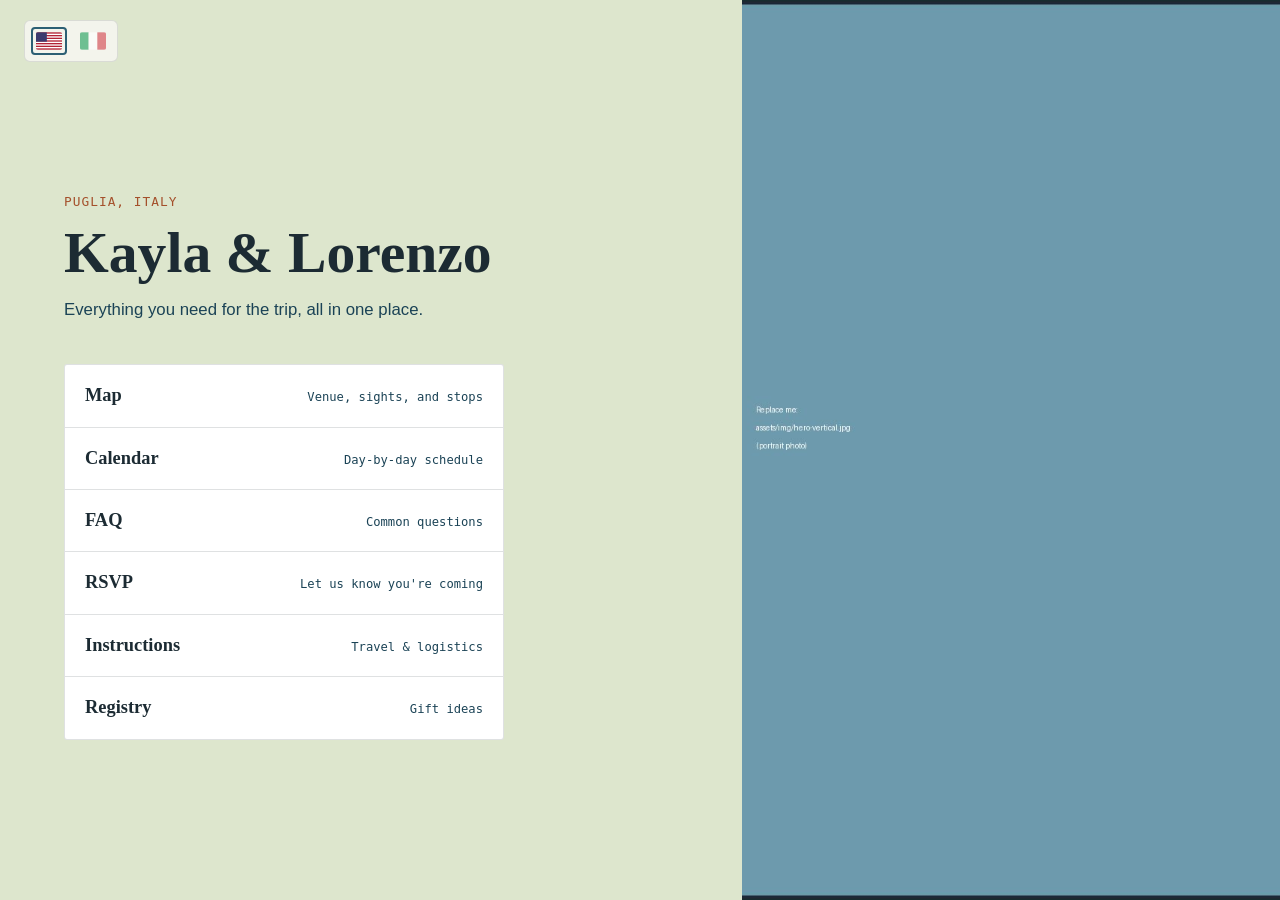
==== commit bc3688b1: "Add files via upload" ====
--- a/index.html
+++ b/index.html
@@ -3,13 +3,13 @@
 <head>
 <meta charset="UTF-8" />
 <meta name="viewport" content="width=device-width, initial-scale=1.0" />
-<title>Coming Soon</title>
-<meta name="description" content="This site is a work in progress. Leave your email to be notified when it's ready." />
+<title>Kayla &amp; Lorenzo</title>
+<meta name="description" content="Kayla and Lorenzo's wedding — map, calendar, FAQ, RSVP, instructions, and registry." />
 <link rel="preconnect" href="https://fonts.googleapis.com">
 <link rel="preconnect" href="https://fonts.gstatic.com" crossorigin>
 <link href="https://fonts.googleapis.com/css2?family=Xanh+Mono:ital@0;1&family=Inconsolata:wght@200..900&display=swap" rel="stylesheet">
 <link rel="stylesheet" href="assets/css/style.css?v=2" />
-<link rel="stylesheet" href="assets/css/landing.css?v=2" />
+<link rel="stylesheet" href="assets/css/landing.css?v=3" />
 </head>
 <body class="landing-body">
 
@@ -30,47 +30,48 @@
   </button>
 </div>
 
-<main class="coming-soon">
-  <div class="coming-soon-image-wrap">
-    <img src="assets/img/wip-hero.webp" alt="Kittens exploring the inside of an open desktop computer" class="coming-soon-image" />
+<main class="landing-split">
+
+  <div class="landing-content">
+    <p class="landing-eyebrow" data-i18n="eyebrow">Puglia, Italy</p>
+    <h1 class="landing-title">Kayla &amp; Lorenzo</h1>
+    <p class="landing-tagline" data-i18n="tagline">Everything you need for the trip, all in one place.</p>
+
+    <nav class="landing-directory" aria-label="Site sections">
+      <a href="map.html" class="directory-link">
+        <span class="directory-label" data-i18n="navMap">Map</span>
+        <span class="directory-note" data-i18n="navMapNote">Venue, sights, and stops</span>
+      </a>
+      <a href="calendar.html" class="directory-link">
+        <span class="directory-label" data-i18n="navCalendar">Calendar</span>
+        <span class="directory-note" data-i18n="navCalendarNote">Day-by-day schedule</span>
+      </a>
+      <a href="faq.html" class="directory-link">
+        <span class="directory-label" data-i18n="navFaq">FAQ</span>
+        <span class="directory-note" data-i18n="navFaqNote">Common questions</span>
+      </a>
+      <a href="rsvp.html" class="directory-link">
+        <span class="directory-label" data-i18n="navRsvp">RSVP</span>
+        <span class="directory-note" data-i18n="navRsvpNote">Let us know you're coming</span>
+      </a>
+      <a href="instructions.html" class="directory-link">
+        <span class="directory-label" data-i18n="navInstructions">Instructions</span>
+        <span class="directory-note" data-i18n="navInstructionsNote">Travel &amp; logistics</span>
+      </a>
+      <a href="registry.html" class="directory-link">
+        <span class="directory-label" data-i18n="navRegistry">Registry</span>
+        <span class="directory-note" data-i18n="navRegistryNote">Gift ideas</span>
+      </a>
+    </nav>
   </div>
 
-  <div class="coming-soon-content wrap">
-    <h1 class="ruby-text" data-i18n="wip">Work in progress</h1>
-    <p class="coming-soon-prompt" data-i18n="prompt">Please put your email in the box below to be notified when the website is done.</p>
+  <div class="landing-image-wrap">
+    <img src="assets/img/hero-vertical.jpg" alt="" class="landing-image" />
+  </div>
 
-    <form id="notify-form" class="notify-form" novalidate>
-      <input
-        type="email"
-        id="notify-email"
-        name="email"
-        class="notify-input"
-        data-i18n-placeholder="emailPlaceholder"
-        placeholder="you@example.com"
-        required
-        autocomplete="email"
-      />
-      <button type="submit" class="btn btn-primary notify-submit" data-i18n="submit">Notify me</button>
-    </form>
-    <p id="notify-status" class="notify-status" role="status" aria-live="polite"></p>
-
-    <label class="premium-box">
-      <input type="checkbox" id="premium-checkbox" class="premium-checkbox" />
-      <span class="premium-checkmark" aria-hidden="true"></span>
-      <span class="premium-label" data-i18n="premium">Premium subscription</span>
-    </label>
-  </div>
 </main>
 
-<aside id="sneak-peek-panel" class="sneak-peek-panel" aria-hidden="true">
-  <button type="button" id="sneak-peek-close" class="sneak-peek-close" aria-label="Close">&times;</button>
-  <p class="sneak-peek-eyebrow" data-i18n="sneakEyebrow">You found something</p>
-  <h2 class="sneak-peek-title" data-i18n="sneakTitle">The map's already live</h2>
-  <p class="sneak-peek-text" data-i18n="sneakText">The venue, sights, and stops for the trip — have a look while the rest of the site catches up.</p>
-  <a href="map.html" class="btn btn-primary sneak-peek-link" data-i18n="sneakLink">Open the map →</a>
-</aside>
-
 <script src="assets/js/site-config.js?v=2"></script>
-<script src="assets/js/landing.js?v=2"></script>
+<script src="assets/js/landing.js?v=3"></script>
 </body>
 </html>
--- a/assets/css/style.css
+++ b/assets/css/style.css
@@ -20,9 +20,9 @@
   --rust: #a4502b;
 
   /* type */
-  --font-display: "Fraunces", "Iowan Old Style", serif;
-  --font-body: "Public Sans", -apple-system, BlinkMacSystemFont, sans-serif;
-  --font-mono: "IBM Plex Mono", ui-monospace, monospace;
+  --font-display: "Xanh Mono", "Iowan Old Style", serif;
+  --font-body: "Inconsolata", -apple-system, BlinkMacSystemFont, sans-serif;
+  --font-mono: "Inconsolata", ui-monospace, monospace;
 
   /* layout */
   --max-width: 1120px;
--- a/assets/css/landing.css
+++ b/assets/css/landing.css
@@ -1,11 +1,7 @@
 /* ============================================================
-   LANDING PAGE — coming soon splash
+   LANDING PAGE — split layout: plain background on the left,
+   vertical photo on the right, clickable site directory
    ============================================================ */
-
-:root {
-  --ruby: #9b1b30;
-  --ruby-dark: #7a1526;
-}
 
 .landing-body {
   min-height: 100vh;
@@ -17,7 +13,7 @@
 .lang-toggle {
   position: fixed;
   top: 20px;
-  right: 24px;
+  left: 24px;
   z-index: 100;
   display: flex;
   gap: 8px;
@@ -53,244 +49,137 @@
   border-color: var(--sea);
 }
 
-/* ---------- image, letterboxed so it reads as "zoomed out" ---------- */
-.coming-soon-image-wrap {
-  width: 100%;
-  height: 60vh;
-  min-height: 340px;
+/* ---------- split layout ---------- */
+.landing-split {
+  flex: 1;
+  display: flex;
+  min-height: 100vh;
+}
+
+/* left: plain site background, title + directory */
+.landing-content {
+  flex: 1;
+  min-width: 0;
+  display: flex;
+  flex-direction: column;
+  justify-content: center;
+  padding: 96px 64px 64px;
+  background: var(--whitewash);
+}
+
+.landing-eyebrow {
+  font-family: var(--font-mono);
+  font-size: 0.8rem;
+  letter-spacing: 0.08em;
+  text-transform: uppercase;
+  color: var(--rust);
+  margin: 0 0 10px;
+}
+
+.landing-title {
+  font-family: var(--font-display);
+  font-weight: 600;
+  font-size: clamp(2.4rem, 5vw, 3.6rem);
+  color: var(--ink);
+  margin: 0 0 14px;
+  line-height: 1.05;
+}
+
+.landing-tagline {
+  font-size: 1.05rem;
+  color: var(--sea-deep);
+  margin: 0 0 40px;
+  max-width: 46ch;
+}
+
+/* directory of the site */
+.landing-directory {
+  display: flex;
+  flex-direction: column;
+  border: var(--border);
+  border-radius: var(--radius);
+  overflow: hidden;
+  background: #fff;
+  max-width: 440px;
+}
+
+.directory-link {
+  display: flex;
+  align-items: baseline;
+  justify-content: space-between;
+  gap: 16px;
+  padding: 16px 20px;
+  text-decoration: none;
+  color: var(--ink);
+  border-top: var(--border);
+  transition: background 0.15s ease, padding-left 0.15s ease;
+}
+
+.directory-link:first-child {
+  border-top: none;
+}
+
+.directory-link:hover,
+.directory-link:focus-visible {
   background: var(--whitewash-dim);
-  display: flex;
-  align-items: center;
-  justify-content: center;
+  padding-left: 26px;
+}
+
+.directory-label {
+  font-family: var(--font-display);
+  font-size: 1.15rem;
+  font-weight: 600;
+}
+
+.directory-note {
+  font-family: var(--font-mono);
+  font-size: 0.76rem;
+  color: var(--sea-deep);
+  text-align: right;
+  white-space: nowrap;
+}
+
+/* right: vertical hero photo — visible only on wide viewports so the
+   plain background stays visible/dominant on the left as requested */
+.landing-image-wrap {
+  flex: 0 0 42vw;
+  max-width: 640px;
   overflow: hidden;
 }
 
-.coming-soon-image {
+.landing-image {
   width: 100%;
   height: 100%;
-  object-fit: contain;
+  min-height: 100vh;
+  object-fit: cover;
   object-position: center;
+  display: block;
 }
 
-/* ---------- content below the image ---------- */
-.coming-soon-content {
-  flex: 1;
-  display: flex;
-  flex-direction: column;
-  align-items: center;
-  text-align: center;
-  padding: 48px 28px 72px;
-  max-width: 560px;
-  margin: 0 auto;
-}
-
-.ruby-text {
-  font-family: var(--font-display);
-  font-weight: 700;
-  font-style: italic;
-  font-size: clamp(2.2rem, 5vw, 3.2rem);
-  color: var(--ruby);
-  margin: 0 0 16px;
-  line-height: 1.05;
-}
-
-.coming-soon-prompt {
-  font-size: 1.02rem;
-  color: var(--sea-deep);
-  margin: 0 0 28px;
-  max-width: 42ch;
-}
-
-/* ---------- notify form ---------- */
-.notify-form {
-  display: flex;
-  gap: 10px;
-  width: 100%;
-  max-width: 420px;
-  flex-wrap: wrap;
-  justify-content: center;
-}
-
-.notify-input {
-  flex: 1;
-  min-width: 220px;
-  font-family: var(--font-body);
-  font-size: 0.98rem;
-  padding: 13px 16px;
-  border: 1px solid rgba(28, 43, 51, 0.25);
-  border-radius: var(--radius);
-  background: #fff;
-  color: var(--ink);
-}
-
-.notify-input:focus-visible {
-  outline: 2px solid var(--sea);
-  outline-offset: 1px;
-}
-
-.notify-submit {
-  border-radius: var(--radius);
-  white-space: nowrap;
-}
-
-.notify-status {
-  margin: 14px 0 0;
-  font-family: var(--font-mono);
-  font-size: 0.82rem;
-  min-height: 1.2em;
-  color: var(--olive-dark);
-}
-
-.notify-status.error {
-  color: var(--ruby);
-}
-
-/* ---------- premium checkbox (visual only, does nothing) ---------- */
-.premium-box {
-  position: relative;
-  display: inline-flex;
-  align-items: center;
-  gap: 10px;
-  margin-top: 36px;
-  cursor: pointer;
-  user-select: none;
-}
-
-.premium-checkbox {
-  position: absolute;
-  opacity: 0;
-  width: 20px;
-  height: 20px;
-  cursor: pointer;
-}
-
-.premium-checkmark {
-  width: 20px;
-  height: 20px;
-  border: 1.5px solid rgba(28, 43, 51, 0.4);
-  border-radius: 3px;
-  display: inline-flex;
-  align-items: center;
-  justify-content: center;
-  flex-shrink: 0;
-  transition: background 0.15s ease, border-color 0.15s ease;
-}
-
-.premium-checkmark::after {
-  content: "";
-  width: 6px;
-  height: 10px;
-  border-right: 2px solid #fff;
-  border-bottom: 2px solid #fff;
-  transform: rotate(45deg) translate(-1px, -1px);
-  opacity: 0;
-  transition: opacity 0.1s ease;
-}
-
-.premium-checkbox:checked + .premium-checkmark {
-  background: var(--sea);
-  border-color: var(--sea);
-}
-
-.premium-checkbox:checked + .premium-checkmark::after {
-  opacity: 1;
-}
-
-.premium-checkbox:focus-visible + .premium-checkmark {
-  outline: 2px solid var(--sea);
-  outline-offset: 2px;
-}
-
-.premium-label {
-  font-family: var(--font-mono);
-  font-size: 0.76rem;
-  letter-spacing: 0.04em;
-  text-transform: uppercase;
-  color: var(--sea-deep);
-}
-
-/* ---------- sneak-peek panel (unlocked after 5 clicks on the premium box) ---------- */
-.sneak-peek-panel {
-  position: fixed;
-  top: 0;
-  right: 0;
-  z-index: 200;
-  width: min(340px, 88vw);
-  height: 100%;
-  background: var(--whitewash);
-  border-left: var(--border);
-  box-shadow: -12px 0 32px rgba(28, 43, 51, 0.18);
-  padding: 64px 32px 32px;
-  display: flex;
-  flex-direction: column;
-  transform: translateX(100%);
-  transition: transform 0.35s ease;
-}
-
-.sneak-peek-panel.open {
-  transform: translateX(0);
-}
-
-.sneak-peek-close {
-  position: absolute;
-  top: 18px;
-  right: 18px;
-  background: none;
-  border: none;
-  font-size: 1.6rem;
-  line-height: 1;
-  color: var(--sea-deep);
-  cursor: pointer;
-  padding: 4px;
-}
-
-.sneak-peek-eyebrow {
-  font-family: var(--font-mono);
-  font-size: 0.76rem;
-  letter-spacing: 0.04em;
-  text-transform: uppercase;
-  color: var(--rust);
-  margin: 0 0 8px;
-}
-
-.sneak-peek-title {
-  font-family: var(--font-display);
-  font-style: italic;
-  font-weight: 700;
-  font-size: 1.6rem;
-  color: var(--ruby);
-  margin: 0 0 14px;
-  line-height: 1.15;
-}
-
-.sneak-peek-text {
-  font-size: 0.95rem;
-  color: var(--sea-deep);
-  margin: 0 0 24px;
-}
-
-.sneak-peek-link {
-  align-self: flex-start;
-  border-radius: var(--radius);
-}
-
-@media (max-width: 520px) {
-  .lang-toggle {
-    top: 12px;
-    right: 12px;
-  }
-
-  .coming-soon-image-wrap {
-    height: 46vh;
-    min-height: 260px;
-  }
-
-  .notify-form {
+@media (max-width: 900px) {
+  .landing-split {
     flex-direction: column;
   }
 
-  .notify-submit {
+  .landing-content {
+    padding: 88px 24px 32px;
+    order: 2;
+  }
+
+  .landing-image-wrap {
+    flex: 0 0 auto;
     width: 100%;
-    justify-content: center;
+    height: 42vh;
+    order: 1;
+  }
+
+  .landing-image {
+    min-height: 0;
+    height: 100%;
+  }
+
+  .lang-toggle {
+    top: 12px;
+    left: 12px;
   }
 }
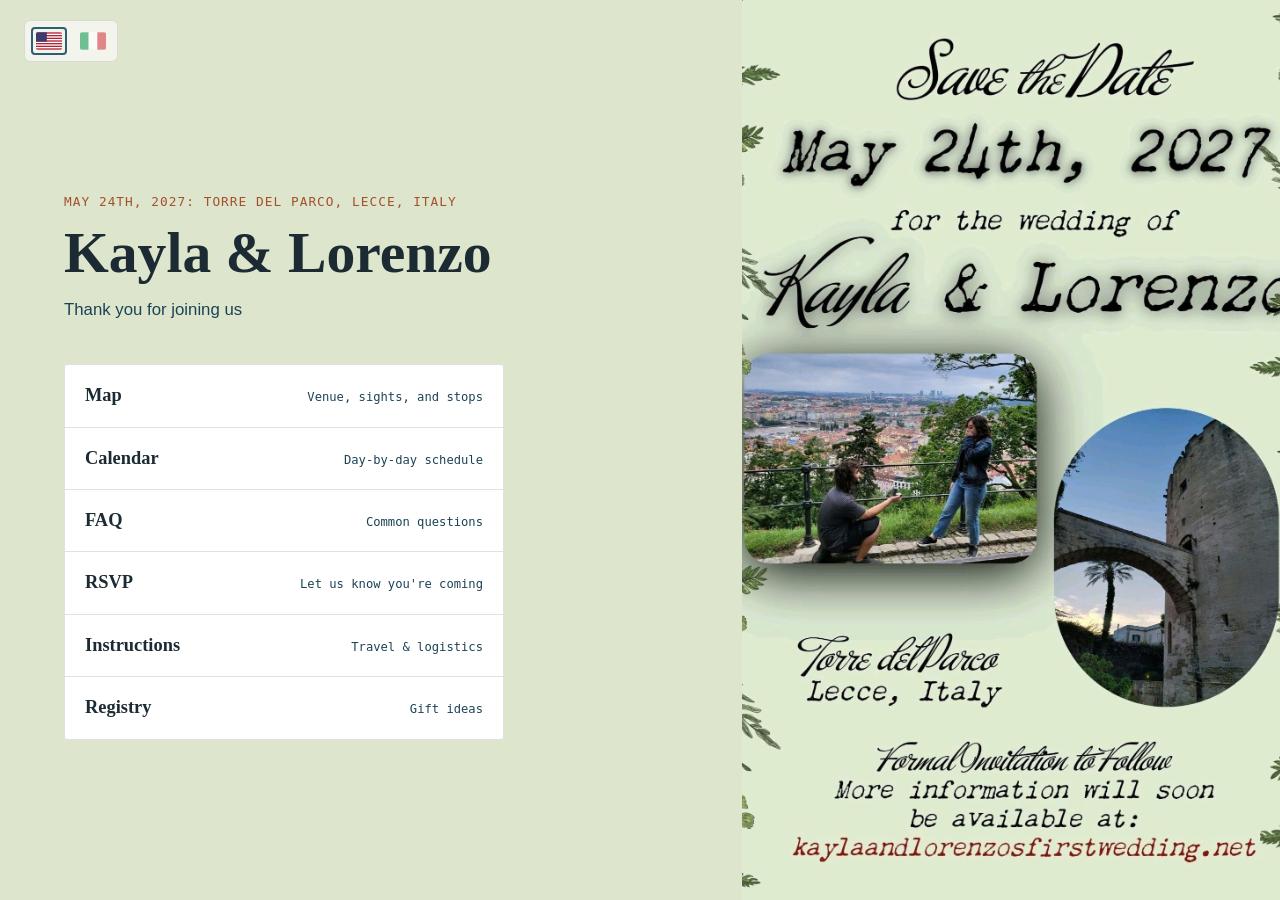
==== commit 895a700b: "Update index.html" ====
--- a/index.html
+++ b/index.html
@@ -33,9 +33,9 @@
 <main class="landing-split">
 
   <div class="landing-content">
-    <p class="landing-eyebrow" data-i18n="eyebrow">Puglia, Italy</p>
+    <p class="landing-eyebrow" data-i18n="eyebrow">May 24th, 2027: Torre del Parco, Lecce, Italy</p>
     <h1 class="landing-title">Kayla &amp; Lorenzo</h1>
-    <p class="landing-tagline" data-i18n="tagline">Everything you need for the trip, all in one place.</p>
+    <p class="landing-tagline" data-i18n="tagline">Thank you for joining us</p>
 
     <nav class="landing-directory" aria-label="Site sections">
       <a href="map.html" class="directory-link">
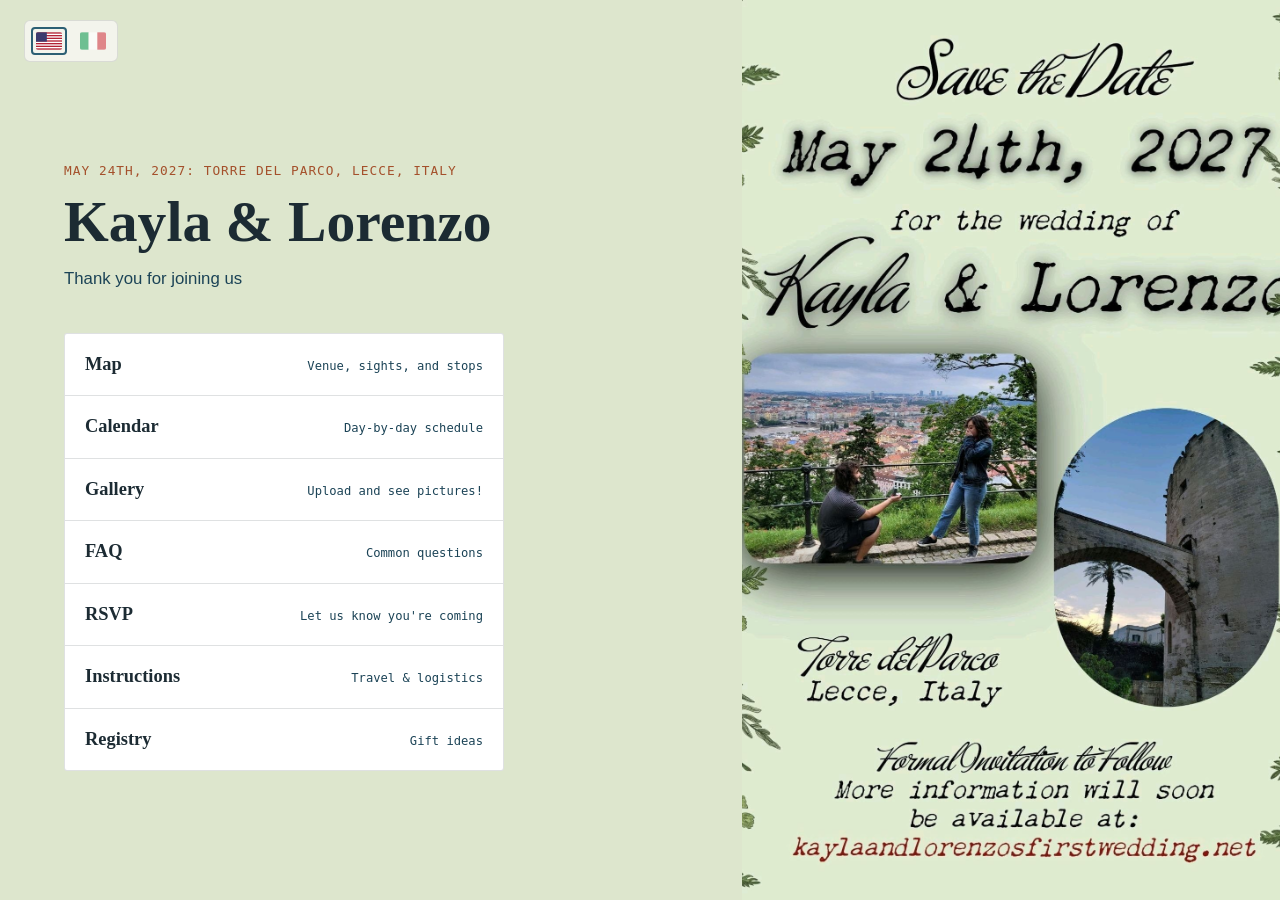
==== commit 85a788a7: "Update index.html" ====
--- a/index.html
+++ b/index.html
@@ -46,6 +46,10 @@
         <span class="directory-label" data-i18n="navCalendar">Calendar</span>
         <span class="directory-note" data-i18n="navCalendarNote">Day-by-day schedule</span>
       </a>
+      <a href="gallery.html" class="directory-link">
+        <span class="directory-label" data-i18n="navRegistry">Gallery</span>
+        <span class="directory-note" data-i18n="navRegistryNote">Upload and see pictures!</span>
+      </a>
       <a href="faq.html" class="directory-link">
         <span class="directory-label" data-i18n="navFaq">FAQ</span>
         <span class="directory-note" data-i18n="navFaqNote">Common questions</span>
